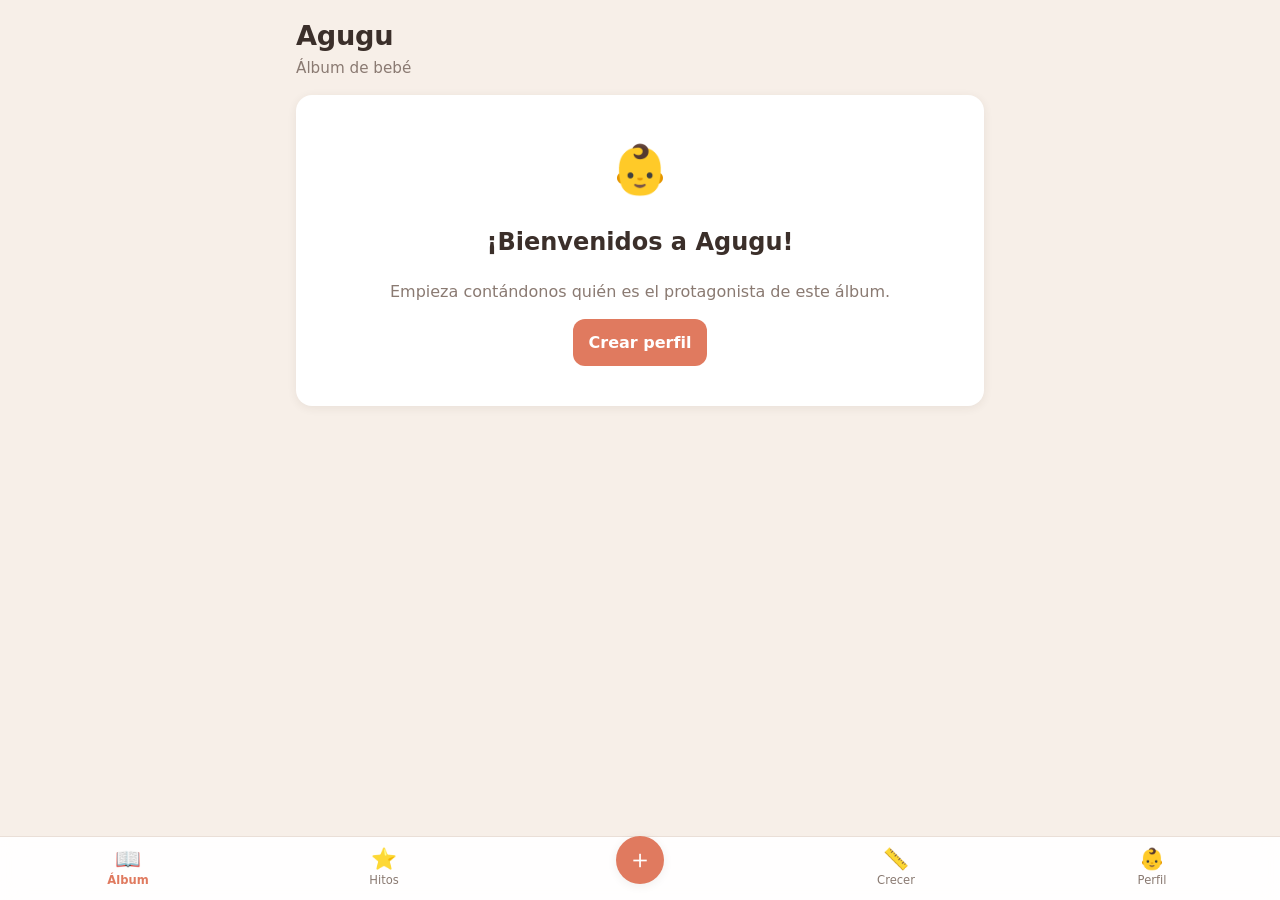
==== index.html @ fe2f94a1 "Primera versión de la PWA: álbum, hitos, crecimiento y copias de seguridad Co-Authored-By: Claude Op" ====
<!doctype html>
<html lang="es">
<head>
  <meta charset="utf-8">
  <meta name="viewport" content="width=device-width, initial-scale=1, viewport-fit=cover">
  <title>Agugu</title>
  <meta name="description" content="Álbum de bebé: fotos, momentos e hitos.">
  <meta name="theme-color" content="#f7efe8">
  <meta name="apple-mobile-web-app-capable" content="yes">
  <meta name="mobile-web-app-capable" content="yes">
  <meta name="apple-mobile-web-app-status-bar-style" content="default">
  <meta name="apple-mobile-web-app-title" content="Agugu">
  <link rel="manifest" href="manifest.webmanifest">
  <link rel="icon" href="icons/icon.svg" type="image/svg+xml">
  <link rel="apple-touch-icon" href="icons/apple-touch-icon.png">
  <link rel="stylesheet" href="css/styles.css">
</head>
<body>
  <header class="topbar">
    <h1 id="title">Agugu</h1>
    <p id="subtitle" class="muted"></p>
  </header>

  <main id="view" tabindex="-1"></main>

  <nav class="tabbar" aria-label="Navegación">
    <a href="#/" data-tab="album"><span aria-hidden="true">📖</span>Álbum</a>
    <a href="#/hitos" data-tab="hitos"><span aria-hidden="true">⭐</span>Hitos</a>
    <a href="#/nuevo" data-tab="nuevo" class="add" aria-label="Nuevo momento"><span aria-hidden="true">＋</span></a>
    <a href="#/crecimiento" data-tab="crecimiento"><span aria-hidden="true">📏</span>Crecer</a>
    <a href="#/perfil" data-tab="perfil"><span aria-hidden="true">👶</span>Perfil</a>
  </nav>

  <div id="toast" role="status" aria-live="polite"></div>

  <script type="module" src="js/app.js"></script>
</body>
</html>
---- css/styles.css ----
:root {
  --bg: #f7efe8;
  --surface: #ffffff;
  --text: #3b2f2a;
  --muted: #8a7a72;
  --accent: #e07a5f;
  --accent-soft: #fbe3da;
  --line: #eadfd7;
  --ok: #6a9f7b;
  --radius: 16px;
  --shadow: 0 2px 10px rgba(59, 47, 42, .08);
  --tabbar-h: 64px;
  color-scheme: light;
}

@media (prefers-color-scheme: dark) {
  :root {
    --bg: #1f1a18;
    --surface: #2a2421;
    --text: #f2e9e4;
    --muted: #a8988f;
    --accent: #f08b70;
    --accent-soft: #4a2f27;
    --line: #3a322e;
    --shadow: 0 2px 10px rgba(0, 0, 0, .3);
    color-scheme: dark;
  }
}

* { box-sizing: border-box; }

html, body { margin: 0; }

body {
  font-family: ui-rounded, "SF Pro Rounded", system-ui, -apple-system, "Segoe UI", Roboto, sans-serif;
  background: var(--bg);
  color: var(--text);
  line-height: 1.45;
  -webkit-tap-highlight-color: transparent;
  padding-bottom: calc(var(--tabbar-h) + env(safe-area-inset-bottom) + 16px);
}

.muted { color: var(--muted); }
.hidden { display: none !important; }

/* Top bar */
.topbar {
  padding: calc(env(safe-area-inset-top) + 16px) 16px 8px;
  max-width: 720px;
  margin: 0 auto;
}
.topbar h1 { margin: 0; font-size: 1.7rem; letter-spacing: -.01em; }
.topbar p { margin: 2px 0 0; font-size: .95rem; }

main { max-width: 720px; margin: 0 auto; padding: 8px 16px; outline: none; }

/* Tab bar */
.tabbar {
  position: fixed; left: 0; right: 0; bottom: 0;
  height: calc(var(--tabbar-h) + env(safe-area-inset-bottom));
  padding-bottom: env(safe-area-inset-bottom);
  display: flex; justify-content: space-around; align-items: center;
  background: color-mix(in srgb, var(--surface) 92%, transparent);
  backdrop-filter: blur(12px);
  -webkit-backdrop-filter: blur(12px);
  border-top: 1px solid var(--line);
  z-index: 10;
}
.tabbar a {
  flex: 1; display: flex; flex-direction: column; align-items: center; gap: 2px;
  font-size: .72rem; color: var(--muted); text-decoration: none; padding: 6px 0;
}
.tabbar a span { font-size: 1.3rem; line-height: 1; }
.tabbar a.active { color: var(--accent); font-weight: 600; }
.tabbar a.add span {
  display: grid; place-items: center;
  width: 48px; height: 48px; border-radius: 50%;
  background: var(--accent); color: #fff; font-size: 1.6rem;
  box-shadow: var(--shadow);
  margin-top: -18px;
}

/* Cards & lists */
.card {
  background: var(--surface);
  border-radius: var(--radius);
  box-shadow: var(--shadow);
  padding: 16px;
  margin-bottom: 14px;
}

.month-header {
  margin: 22px 4px 10px;
  font-size: .85rem; text-transform: uppercase; letter-spacing: .06em;
  color: var(--muted);
}

.entry { display: block; color: inherit; text-decoration: none; padding: 0; overflow: hidden; }
.entry .photos { display: grid; gap: 2px; grid-template-columns: repeat(var(--cols, 1), 1fr); }
.entry .photos img { width: 100%; aspect-ratio: 4 / 3; object-fit: cover; display: block; background: var(--line); }
.entry .photos.n1 img { aspect-ratio: 4 / 3; }
.entry .body { padding: 12px 16px 14px; }
.entry h3 { margin: 0 0 2px; font-size: 1.08rem; }
.entry .meta { font-size: .82rem; color: var(--muted); }
.entry p { margin: 6px 0 0; white-space: pre-wrap; }
.badge {
  display: inline-block; font-size: .72rem; font-weight: 600;
  background: var(--accent-soft); color: var(--accent);
  border-radius: 999px; padding: 2px 8px; margin-right: 6px;
}

.empty { text-align: center; padding: 40px 16px; }
.empty .big { font-size: 3rem; }

/* Forms */
form .field { margin-bottom: 14px; }
label { display: block; font-size: .85rem; font-weight: 600; margin-bottom: 6px; }
input[type=text], input[type=date], input[type=number], textarea, select {
  width: 100%; font: inherit; color: inherit;
  background: var(--bg); border: 1px solid var(--line); border-radius: 12px;
  padding: 11px 12px;
  font-size: 16px; /* evita zoom en iOS */
}
textarea { min-height: 96px; resize: vertical; }
input:focus, textarea:focus, select:focus { outline: 2px solid var(--accent); outline-offset: 1px; }

.row { display: flex; gap: 10px; }
.row > * { flex: 1; min-width: 0; }

.btn {
  display: inline-flex; align-items: center; justify-content: center; gap: 6px;
  font: inherit; font-weight: 600; font-size: 1rem;
  border: 0; border-radius: 12px; padding: 12px 16px;
  background: var(--accent); color: #fff; cursor: pointer; text-decoration: none;
}
.btn.secondary { background: var(--accent-soft); color: var(--accent); }
.btn.ghost { background: transparent; color: var(--muted); }
.btn.danger { background: transparent; color: #c0392b; }
.btn.block { width: 100%; }
.actions { display: flex; flex-wrap: wrap; gap: 10px; margin-top: 8px; }

.photo-picker { display: grid; grid-template-columns: repeat(3, 1fr); gap: 8px; }
.photo-picker .thumb { position: relative; }
.photo-picker img { width: 100%; aspect-ratio: 1; object-fit: cover; border-radius: 10px; display: block; }
.photo-picker .remove {
  position: absolute; top: 4px; right: 4px;
  width: 26px; height: 26px; border-radius: 50%; border: 0;
  background: rgba(0, 0, 0, .55); color: #fff; font-size: 14px; cursor: pointer;
}
.photo-picker .add-photo {
  display: grid; place-items: center; aspect-ratio: 1;
  border: 2px dashed var(--line); border-radius: 10px; color: var(--muted);
  font-size: .8rem; text-align: center; cursor: pointer;
}
.photo-picker .add-photo input { display: none; }

/* Detail */
.detail-photos img { width: 100%; border-radius: 12px; display: block; margin-bottom: 8px; }

/* Milestones */
.milestone {
  display: flex; align-items: center; gap: 12px;
  padding: 12px 4px; border-bottom: 1px solid var(--line);
  color: inherit; text-decoration: none;
}
.milestone:last-child { border-bottom: 0; }
.milestone .icon { font-size: 1.5rem; width: 36px; text-align: center; }
.milestone .txt { flex: 1; }
.milestone .txt small { display: block; color: var(--muted); }
.milestone.done .check { color: var(--ok); font-weight: 700; }
.milestone .check { color: var(--muted); font-size: .85rem; }
.progress { height: 8px; background: var(--line); border-radius: 999px; overflow: hidden; margin-top: 8px; }
.progress > div { height: 100%; background: var(--accent); }

/* Profile */
.avatar {
  width: 96px; height: 96px; border-radius: 50%; object-fit: cover;
  background: var(--accent-soft); display: grid; place-items: center; font-size: 2.6rem;
  margin: 0 auto 10px;
}
.center { text-align: center; }

/* Growth */
table.growth { width: 100%; border-collapse: collapse; font-size: .92rem; }
table.growth th, table.growth td { text-align: left; padding: 8px 4px; border-bottom: 1px solid var(--line); }
table.growth th { font-size: .78rem; color: var(--muted); font-weight: 600; }
table.growth button { background: none; border: 0; color: var(--muted); cursor: pointer; font-size: 1rem; }
.chart svg { width: 100%; height: auto; display: block; }
.chart .axis { stroke: var(--line); }
.chart .lbl { fill: var(--muted); font-size: 10px; }
.chart .line { fill: none; stroke: var(--accent); stroke-width: 2.5; }
.chart .dot { fill: var(--accent); }

/* Toast */
#toast {
  position: fixed; left: 50%; bottom: calc(var(--tabbar-h) + env(safe-area-inset-bottom) + 14px);
  transform: translateX(-50%) translateY(20px);
  background: var(--text); color: var(--bg);
  padding: 10px 16px; border-radius: 999px; font-size: .9rem;
  opacity: 0; pointer-events: none; transition: all .25s ease; z-index: 20;
  max-width: calc(100% - 32px);
}
#toast.show { opacity: 1; transform: translateX(-50%) translateY(0); }
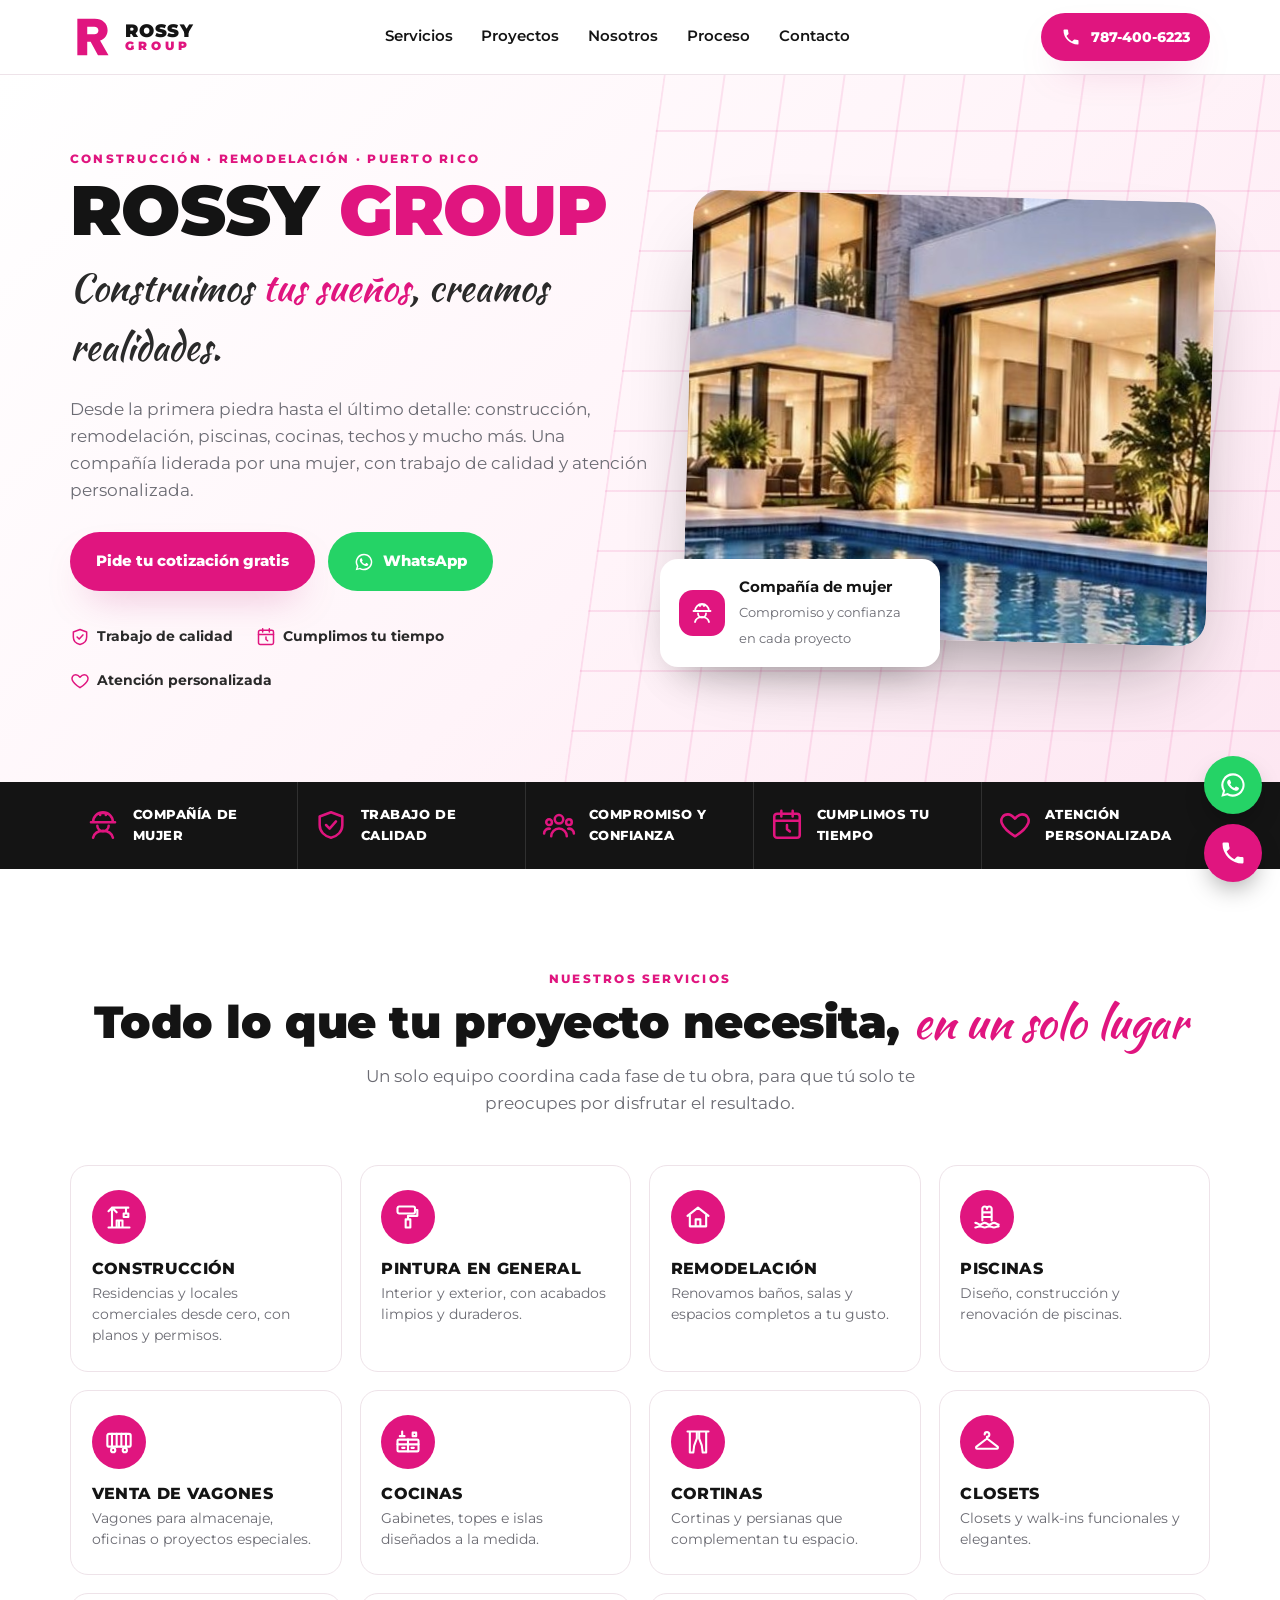
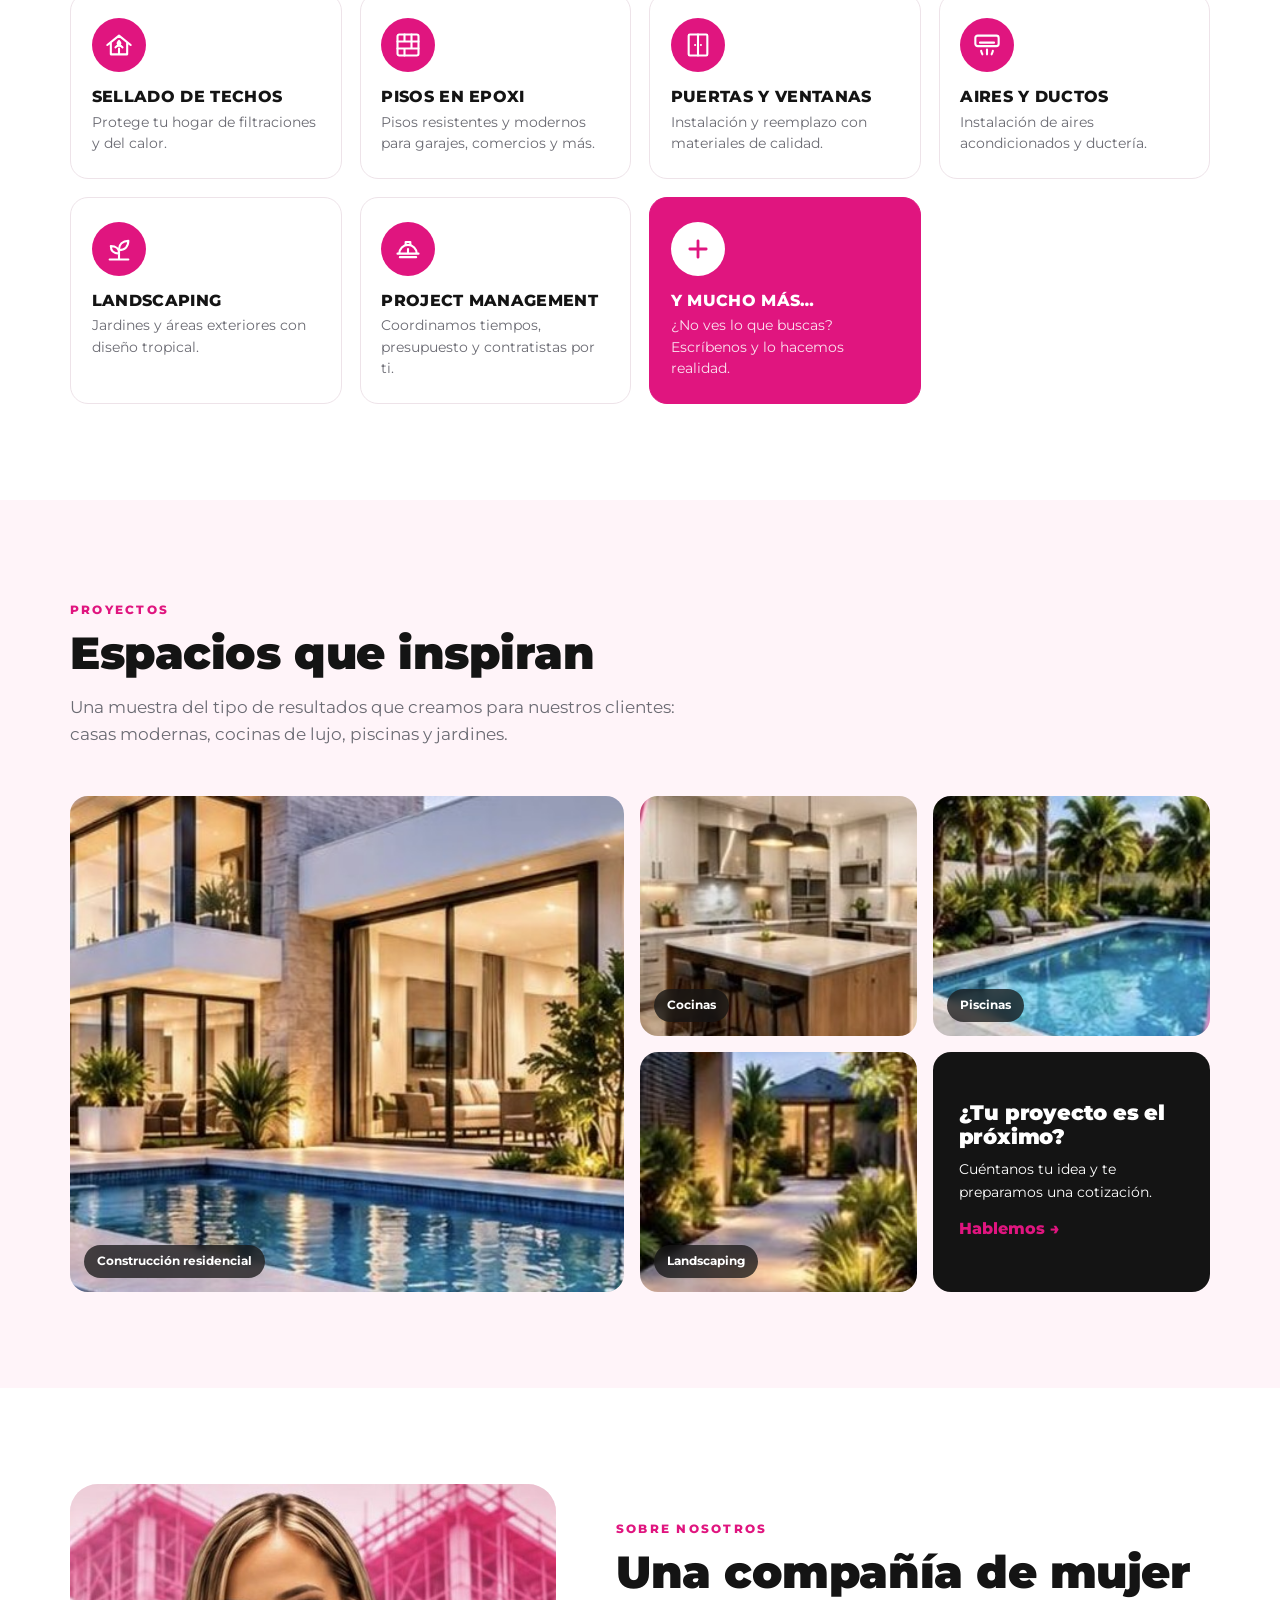
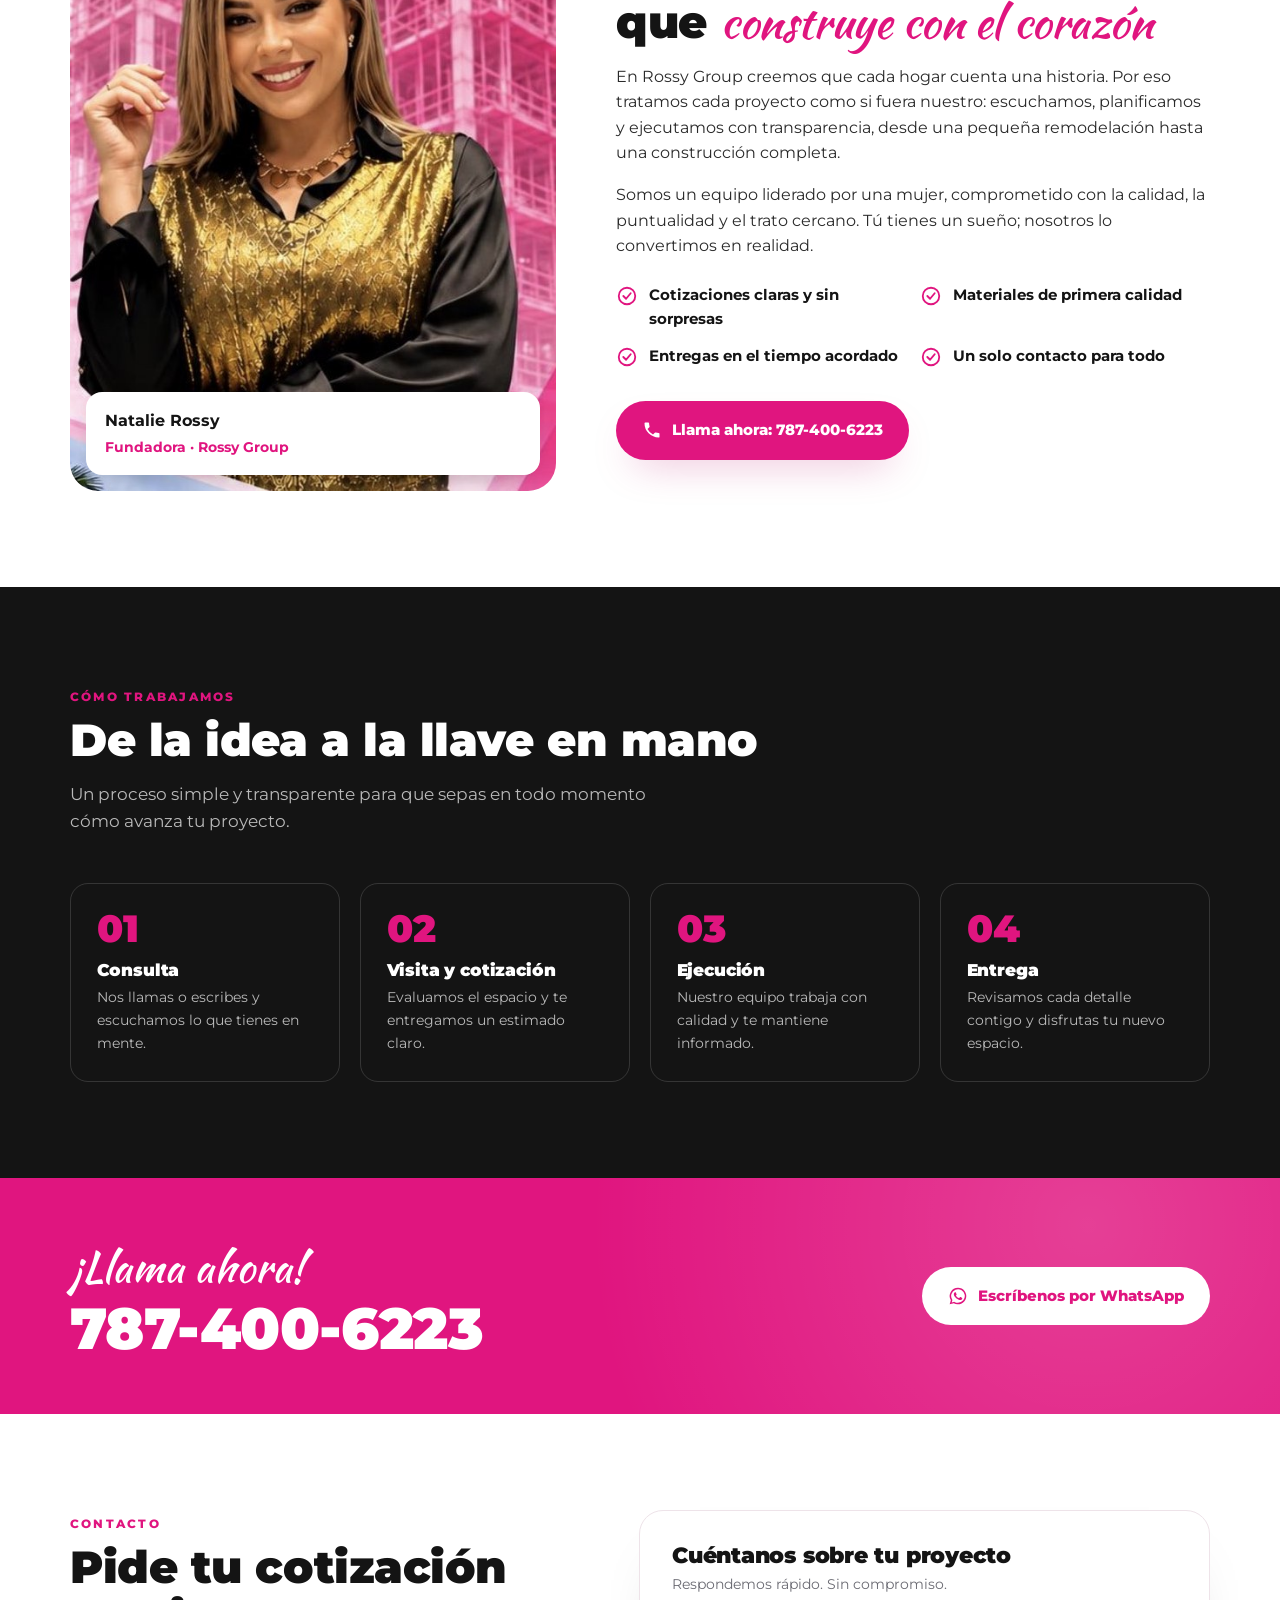
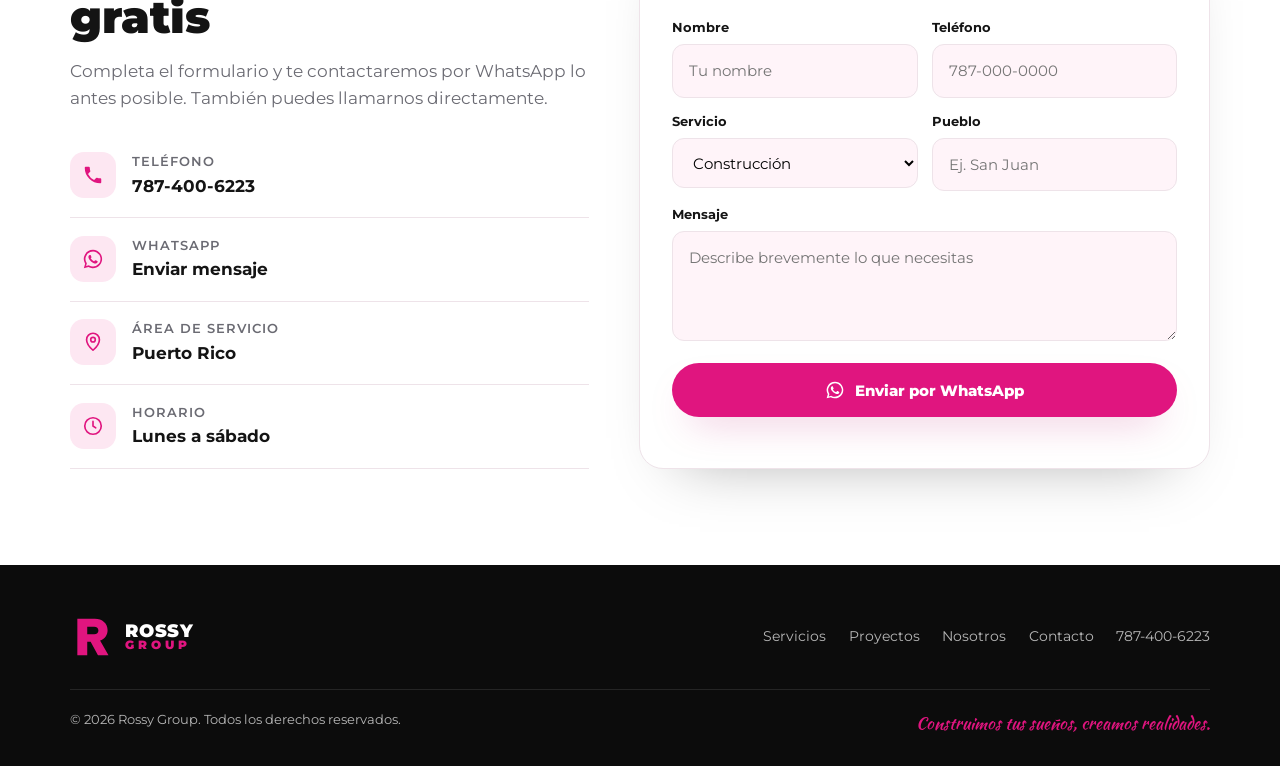
==== commit 88006b7e: "Sitio web one-page para Rossy Group Co-Authored-By: Claude Opus 5.5 <noreply@anthropic.com> Claude-S" ====
--- a/index.html
+++ b/index.html
@@ -1,38 +1,480 @@
 <!doctype html>
 <html lang="es">
 <head>
-  <meta charset="utf-8">
-  <meta name="viewport" content="width=device-width, initial-scale=1, viewport-fit=cover">
-  <title>Agugu</title>
-  <meta name="description" content="Álbum de bebé: fotos, momentos e hitos.">
-  <meta name="theme-color" content="#f7efe8">
-  <meta name="apple-mobile-web-app-capable" content="yes">
-  <meta name="mobile-web-app-capable" content="yes">
-  <meta name="apple-mobile-web-app-status-bar-style" content="default">
-  <meta name="apple-mobile-web-app-title" content="Agugu">
-  <link rel="manifest" href="manifest.webmanifest">
-  <link rel="icon" href="icons/icon.svg" type="image/svg+xml">
-  <link rel="apple-touch-icon" href="icons/apple-touch-icon.png">
-  <link rel="stylesheet" href="css/styles.css">
+<meta charset="utf-8">
+<meta name="viewport" content="width=device-width, initial-scale=1">
+<title>Rossy Group | Construcción y Remodelación en Puerto Rico</title>
+<meta name="description" content="Rossy Group: construcción, remodelación, piscinas, cocinas, sellado de techos, pisos en epoxi, aires y más. Compañía de mujer comprometida con la calidad. Llama al 787-400-6223.">
+<meta property="og:title" content="Rossy Group — Construimos tus sueños, creamos realidades">
+<meta property="og:description" content="Construcción, remodelación y mucho más en Puerto Rico. Llama al 787-400-6223.">
+<meta property="og:image" content="img/casa.jpg">
+<meta name="theme-color" content="#e0157f">
+<link rel="preconnect" href="https://fonts.googleapis.com">
+<link rel="preconnect" href="https://fonts.gstatic.com" crossorigin>
+<link href="https://fonts.googleapis.com/css2?family=Montserrat:wght@400;500;600;700;800;900&family=Kaushan+Script&display=swap" rel="stylesheet">
+<style>
+:root{
+  --pink:#e0157f; --pink-dark:#b80c66; --pink-soft:#fde7f2; --pink-mist:#fff4f9;
+  --ink:#141414; --ink-2:#2a2a2a; --muted:#6b6b73; --line:#eee3e9;
+  --gold:#c9a24a; --white:#fff;
+  --radius:18px; --shadow:0 18px 40px -18px rgba(184,12,102,.35);
+  --max:1180px;
+}
+*{box-sizing:border-box;margin:0;padding:0}
+html{scroll-behavior:smooth}
+body{font-family:Montserrat,system-ui,sans-serif;color:var(--ink);background:var(--white);line-height:1.6;-webkit-font-smoothing:antialiased}
+img{max-width:100%;display:block}
+a{color:inherit;text-decoration:none}
+.wrap{max-width:var(--max);margin:0 auto;padding:0 20px}
+.script{font-family:"Kaushan Script",cursive;font-weight:400}
+.eyebrow{display:inline-block;font-size:.78rem;font-weight:800;letter-spacing:.18em;text-transform:uppercase;color:var(--pink)}
+h1,h2,h3{line-height:1.12;font-weight:900;letter-spacing:-.01em}
+h2{font-size:clamp(1.9rem,4vw,2.8rem);margin:.4rem 0 1rem}
+.lead{color:var(--muted);font-size:1.05rem;max-width:620px}
+.btn{display:inline-flex;align-items:center;gap:.6rem;padding:.95rem 1.5rem;border-radius:999px;font-weight:800;font-size:.95rem;transition:transform .2s,box-shadow .2s,background .2s;border:2px solid transparent;cursor:pointer;font-family:inherit}
+.btn svg{width:20px;height:20px;flex:none}
+.btn-pink{background:var(--pink);color:#fff;box-shadow:var(--shadow)}
+.btn-pink:hover{background:var(--pink-dark);transform:translateY(-2px)}
+.btn-outline{border-color:var(--ink);color:var(--ink)}
+.btn-outline:hover{background:var(--ink);color:#fff}
+.btn-wa{background:#25d366;color:#fff}
+.btn-wa:hover{background:#1ebe5a;transform:translateY(-2px)}
+
+/* ---------- Header ---------- */
+header{position:sticky;top:0;z-index:50;background:rgba(255,255,255,.92);backdrop-filter:saturate(1.4) blur(10px);border-bottom:1px solid var(--line)}
+.nav{display:flex;align-items:center;justify-content:space-between;height:74px}
+.logo{display:flex;align-items:center;gap:.7rem}
+.logo-mark{width:44px;height:44px;flex:none}
+.logo-text{line-height:.95;font-weight:900;font-size:1.15rem;letter-spacing:.04em}
+.logo-text small{display:block;font-size:.78rem;letter-spacing:.32em;color:var(--pink)}
+.menu{display:flex;gap:1.8rem;font-weight:600;font-size:.92rem}
+.menu a{position:relative;padding:.3rem 0}
+.menu a::after{content:"";position:absolute;left:0;bottom:-2px;height:2px;width:0;background:var(--pink);transition:width .25s}
+.menu a:hover::after{width:100%}
+.nav-cta{padding:.7rem 1.15rem;font-size:.88rem}
+.burger{display:none;background:none;border:0;width:44px;height:44px;cursor:pointer}
+.burger span{display:block;width:24px;height:2.5px;background:var(--ink);margin:5px auto;border-radius:2px;transition:.3s}
+@media(max-width:900px){
+  .menu{position:fixed;inset:74px 0 auto 0;flex-direction:column;gap:0;background:#fff;border-bottom:1px solid var(--line);max-height:0;overflow:hidden;transition:max-height .35s}
+  .menu a{padding:1rem 20px;border-top:1px solid var(--line)}
+  .menu.open{max-height:420px}
+  .burger{display:block}
+  .nav-cta{display:none}
+}
+
+/* ---------- Hero ---------- */
+.hero{position:relative;overflow:hidden;background:linear-gradient(135deg,#fff 0%,var(--pink-mist) 55%,var(--pink-soft) 100%)}
+.hero::before{content:"";position:absolute;right:-8%;top:-10%;width:60%;height:120%;background:
+  repeating-linear-gradient(90deg,rgba(224,21,127,.10) 0 2px,transparent 2px 60px),
+  repeating-linear-gradient(0deg,rgba(224,21,127,.10) 0 2px,transparent 2px 60px);
+  transform:skewX(-8deg);pointer-events:none}
+.hero-grid{position:relative;display:grid;grid-template-columns:1.05fr .95fr;gap:40px;align-items:center;padding-top:70px;padding-bottom:90px}
+.hero h1{font-size:clamp(2.6rem,6vw,4.4rem);text-transform:uppercase}
+.hero h1 .pink{color:var(--pink)}
+.hero .tagline{font-size:clamp(1.6rem,3.4vw,2.3rem);margin:.6rem 0 1.2rem;color:var(--ink-2)}
+.hero .tagline em{font-style:normal;color:var(--pink)}
+.hero p.lead{margin-bottom:1.8rem}
+.hero-ctas{display:flex;flex-wrap:wrap;gap:.8rem}
+.badges{display:flex;flex-wrap:wrap;gap:1.4rem;margin-top:2.2rem;font-size:.85rem;font-weight:700;color:var(--ink-2)}
+.badges span{display:flex;align-items:center;gap:.45rem}
+.badges svg{width:20px;height:20px;color:var(--pink)}
+.hero-visual{position:relative}
+.hero-photo{border-radius:28px;overflow:hidden;box-shadow:0 40px 80px -30px rgba(20,20,20,.45);aspect-ratio:4/3.4;transform:rotate(1.5deg)}
+.hero-photo img{width:100%;height:100%;object-fit:cover;object-position:center bottom}
+.hero-card{position:absolute;left:-28px;bottom:-26px;background:#fff;border-radius:18px;padding:1rem 1.2rem;box-shadow:0 20px 40px -18px rgba(0,0,0,.3);display:flex;align-items:center;gap:.9rem;max-width:280px}
+.hero-card .dot{width:46px;height:46px;border-radius:14px;background:var(--pink);display:grid;place-items:center;color:#fff;flex:none}
+.hero-card .dot svg{width:24px;height:24px}
+.hero-card b{display:block;font-size:.95rem}
+.hero-card small{color:var(--muted);font-size:.8rem}
+@media(max-width:900px){
+  .hero-grid{grid-template-columns:1fr;padding-top:44px;padding-bottom:70px}
+  .hero-card{left:12px;bottom:-22px}
+}
+
+/* ---------- Strip ---------- */
+.strip{background:var(--ink);color:#fff}
+.strip-grid{display:grid;grid-template-columns:repeat(5,1fr)}
+.strip-item{display:flex;align-items:center;gap:.8rem;padding:1.4rem 1rem;font-weight:800;font-size:.82rem;text-transform:uppercase;letter-spacing:.04em;border-right:1px solid rgba(255,255,255,.12)}
+.strip-item:last-child{border-right:0}
+.strip-item svg{width:34px;height:34px;color:var(--pink);flex:none}
+@media(max-width:900px){.strip-grid{grid-template-columns:repeat(2,1fr)}.strip-item{border-bottom:1px solid rgba(255,255,255,.12)}.strip-item:last-child{grid-column:1/-1}}
+
+/* ---------- Sections ---------- */
+section.block{padding:96px 0}
+.center{text-align:center}
+.center .lead{margin:0 auto}
+
+/* Services */
+.services{display:grid;grid-template-columns:repeat(auto-fill,minmax(220px,1fr));gap:18px;margin-top:3rem}
+.svc{background:#fff;border:1px solid var(--line);border-radius:var(--radius);padding:1.5rem 1.3rem;transition:transform .25s,box-shadow .25s,border-color .25s;position:relative;overflow:hidden}
+.svc::after{content:"";position:absolute;inset:auto 0 0 0;height:4px;background:var(--pink);transform:scaleX(0);transform-origin:left;transition:transform .3s}
+.svc:hover{transform:translateY(-4px);box-shadow:var(--shadow);border-color:transparent}
+.svc:hover::after{transform:scaleX(1)}
+.svc .ic{width:54px;height:54px;border-radius:50%;background:var(--pink);color:#fff;display:grid;place-items:center;margin-bottom:1rem}
+.svc .ic svg{width:28px;height:28px}
+.svc h3{font-size:1rem;font-weight:800;text-transform:uppercase;letter-spacing:.02em;margin-bottom:.35rem}
+.svc p{font-size:.88rem;color:var(--muted);line-height:1.5}
+.svc.more{background:var(--pink);color:#fff;border-color:var(--pink)}
+.svc.more .ic{background:#fff;color:var(--pink)}
+.svc.more p{color:rgba(255,255,255,.88)}
+
+/* Gallery */
+.gallery-sec{background:var(--pink-mist)}
+.gallery{display:grid;grid-template-columns:2fr 1fr 1fr;grid-template-rows:240px 240px;gap:16px;margin-top:3rem}
+.gallery figure{position:relative;border-radius:var(--radius);overflow:hidden}
+.gallery figure:first-child{grid-row:1/3}
+.gallery img{width:100%;height:100%;object-fit:cover;transition:transform .6s}
+.gallery figure:hover img{transform:scale(1.06)}
+.gallery figcaption{position:absolute;left:14px;bottom:14px;background:rgba(20,20,20,.75);color:#fff;font-size:.78rem;font-weight:700;padding:.4rem .8rem;border-radius:999px;backdrop-filter:blur(4px)}
+.gallery .cta-tile{background:var(--ink);color:#fff;display:flex;flex-direction:column;justify-content:center;padding:1.6rem}
+.gallery .cta-tile h3{font-size:1.3rem;margin-bottom:.6rem}
+.gallery .cta-tile a{color:var(--pink);font-weight:800}
+@media(max-width:800px){
+  .gallery{grid-template-columns:1fr 1fr;grid-template-rows:260px 180px 180px}
+  .gallery figure:first-child{grid-column:1/-1;grid-row:auto}
+}
+
+/* About */
+.about{display:grid;grid-template-columns:.9fr 1.1fr;gap:60px;align-items:center}
+.about-photo{position:relative;border-radius:28px;overflow:hidden;background:var(--pink-soft);aspect-ratio:4/5}
+.about-photo img{width:100%;height:100%;object-fit:cover;object-position:top}
+.about-photo .tag{position:absolute;left:16px;bottom:16px;right:16px;background:#fff;border-radius:16px;padding:1rem 1.2rem;box-shadow:0 10px 30px -12px rgba(0,0,0,.3)}
+.about-photo .tag b{display:block}
+.about-photo .tag span{color:var(--pink);font-size:.85rem;font-weight:700}
+.about p{color:var(--ink-2);margin-bottom:1rem}
+.values{display:grid;grid-template-columns:1fr 1fr;gap:14px;margin:1.6rem 0 2rem}
+.values div{display:flex;gap:.7rem;align-items:flex-start;font-weight:700;font-size:.92rem}
+.values svg{width:22px;height:22px;color:var(--pink);flex:none;margin-top:1px}
+@media(max-width:900px){.about{grid-template-columns:1fr;gap:36px}.about-photo{max-width:440px}}
+
+/* Process */
+.process-sec{background:var(--ink);color:#fff}
+.process-sec .lead{color:rgba(255,255,255,.7)}
+.steps{display:grid;grid-template-columns:repeat(4,1fr);gap:20px;margin-top:3rem;counter-reset:s}
+.step{border:1px solid rgba(255,255,255,.14);border-radius:var(--radius);padding:1.6rem;position:relative}
+.step::before{counter-increment:s;content:"0" counter(s);font-weight:900;font-size:2.4rem;color:var(--pink);display:block;line-height:1;margin-bottom:.8rem}
+.step h3{font-size:1.05rem;margin-bottom:.4rem}
+.step p{color:rgba(255,255,255,.7);font-size:.9rem}
+@media(max-width:900px){.steps{grid-template-columns:1fr 1fr}}
+@media(max-width:520px){.steps{grid-template-columns:1fr}}
+
+/* CTA band */
+.band{background:var(--pink);color:#fff;position:relative;overflow:hidden}
+.band::before{content:"";position:absolute;inset:0;background:radial-gradient(circle at 85% 20%,rgba(255,255,255,.18),transparent 45%)}
+.band .wrap{position:relative;display:flex;align-items:center;justify-content:space-between;gap:30px;padding-top:56px;padding-bottom:56px;flex-wrap:wrap}
+.band .script{font-size:clamp(1.8rem,4vw,2.6rem)}
+.band .phone{font-size:clamp(2.2rem,6vw,3.6rem);font-weight:900;letter-spacing:-.01em;line-height:1}
+.band .btn{background:#fff;color:var(--pink)}
+.band .btn:hover{background:var(--ink);color:#fff}
+
+/* Contact */
+.contact{display:grid;grid-template-columns:1fr 1.1fr;gap:50px}
+.contact-info li{list-style:none;display:flex;gap:1rem;align-items:flex-start;padding:1.1rem 0;border-bottom:1px solid var(--line)}
+.contact-info .ic{width:46px;height:46px;border-radius:14px;background:var(--pink-soft);color:var(--pink);display:grid;place-items:center;flex:none}
+.contact-info .ic svg{width:22px;height:22px}
+.contact-info small{display:block;color:var(--muted);font-size:.8rem;font-weight:600;text-transform:uppercase;letter-spacing:.08em}
+.contact-info b{font-size:1.05rem}
+form{background:#fff;border:1px solid var(--line);border-radius:24px;padding:2rem;box-shadow:0 30px 60px -40px rgba(0,0,0,.35)}
+form h3{font-size:1.4rem;margin-bottom:.3rem}
+form > p{color:var(--muted);font-size:.9rem;margin-bottom:1.4rem}
+.row{display:grid;grid-template-columns:1fr 1fr;gap:14px}
+label{display:block;font-size:.8rem;font-weight:700;margin-bottom:.35rem}
+.field{margin-bottom:14px}
+input,select,textarea{width:100%;padding:.85rem 1rem;border:1.5px solid var(--line);border-radius:12px;font:inherit;font-size:.95rem;background:var(--pink-mist);transition:border-color .2s,background .2s}
+input:focus,select:focus,textarea:focus{outline:none;border-color:var(--pink);background:#fff}
+textarea{resize:vertical;min-height:110px}
+form .btn{width:100%;justify-content:center}
+@media(max-width:900px){.contact{grid-template-columns:1fr}}
+@media(max-width:520px){.row{grid-template-columns:1fr}form{padding:1.4rem}}
+
+/* Footer */
+footer{background:#0c0c0c;color:rgba(255,255,255,.7);padding:50px 0 30px;font-size:.9rem}
+.foot{display:flex;justify-content:space-between;gap:30px;flex-wrap:wrap;align-items:center}
+footer .logo-text{color:#fff}
+.foot-links{display:flex;gap:1.4rem;flex-wrap:wrap}
+.foot-links a:hover{color:var(--pink)}
+.copy{border-top:1px solid rgba(255,255,255,.1);margin-top:30px;padding-top:20px;font-size:.8rem;display:flex;justify-content:space-between;flex-wrap:wrap;gap:10px}
+
+/* Floating buttons */
+.float{position:fixed;right:18px;bottom:18px;z-index:60;display:flex;flex-direction:column;gap:10px}
+.float a{width:58px;height:58px;border-radius:50%;display:grid;place-items:center;color:#fff;box-shadow:0 12px 26px -8px rgba(0,0,0,.4);transition:transform .2s}
+.float a:hover{transform:scale(1.08)}
+.float svg{width:28px;height:28px}
+.float .wa{background:#25d366}
+.float .call{background:var(--pink)}
+
+/* Reveal */
+.reveal{opacity:0;transform:translateY(24px);transition:opacity .7s ease,transform .7s ease}
+.reveal.in{opacity:1;transform:none}
+@media(prefers-reduced-motion:reduce){.reveal{opacity:1;transform:none}html{scroll-behavior:auto}}
+</style>
 </head>
 <body>
-  <header class="topbar">
-    <h1 id="title">Agugu</h1>
-    <p id="subtitle" class="muted"></p>
-  </header>
-
-  <main id="view" tabindex="-1"></main>
-
-  <nav class="tabbar" aria-label="Navegación">
-    <a href="#/" data-tab="album"><span aria-hidden="true">📖</span>Álbum</a>
-    <a href="#/hitos" data-tab="hitos"><span aria-hidden="true">⭐</span>Hitos</a>
-    <a href="#/nuevo" data-tab="nuevo" class="add" aria-label="Nuevo momento"><span aria-hidden="true">＋</span></a>
-    <a href="#/crecimiento" data-tab="crecimiento"><span aria-hidden="true">📏</span>Crecer</a>
-    <a href="#/perfil" data-tab="perfil"><span aria-hidden="true">👶</span>Perfil</a>
-  </nav>
-
-  <div id="toast" role="status" aria-live="polite"></div>
-
-  <script type="module" src="js/app.js"></script>
+
+<!-- SVG icon sprite -->
+<svg width="0" height="0" style="position:absolute" aria-hidden="true">
+  <defs>
+    <symbol id="i-phone" viewBox="0 0 24 24"><path fill="currentColor" d="M6.6 10.8a15.1 15.1 0 0 0 6.6 6.6l2.2-2.2a1 1 0 0 1 1-.25 11.4 11.4 0 0 0 3.6.57 1 1 0 0 1 1 1V20a1 1 0 0 1-1 1A17 17 0 0 1 3 4a1 1 0 0 1 1-1h3.5a1 1 0 0 1 1 1c0 1.25.2 2.45.57 3.57a1 1 0 0 1-.25 1z"/></symbol>
+    <symbol id="i-wa" viewBox="0 0 24 24"><path fill="currentColor" d="M12 2a10 10 0 0 0-8.6 15.1L2 22l5-1.3A10 10 0 1 0 12 2zm0 18.2a8.2 8.2 0 0 1-4.2-1.15l-.3-.18-3 .78.8-2.9-.2-.3A8.2 8.2 0 1 1 12 20.2zm4.5-6.1c-.25-.12-1.47-.72-1.7-.8s-.39-.13-.56.12-.64.8-.78.97-.29.19-.54.06a6.7 6.7 0 0 1-3.3-2.9c-.25-.43.25-.4.71-1.33a.45.45 0 0 0-.02-.42c-.06-.12-.56-1.35-.77-1.85s-.4-.42-.56-.43h-.48a.92.92 0 0 0-.66.31 2.8 2.8 0 0 0-.87 2.07 4.85 4.85 0 0 0 1 2.57 11.1 11.1 0 0 0 4.27 3.77c1.58.68 2.2.74 3 .62a2.55 2.55 0 0 0 1.68-1.18 2.1 2.1 0 0 0 .14-1.18c-.06-.1-.23-.17-.48-.3z"/></symbol>
+    <symbol id="i-crane" viewBox="0 0 24 24"><g fill="none" stroke="currentColor" stroke-width="1.8" stroke-linecap="round" stroke-linejoin="round"><path d="M6 21V4l-3 3M6 4h14M6 4l4 4M18 4v5M16 9h4v3h-4zM3 21h18M10 21v-6h5v6M12 15v6"/></g></symbol>
+    <symbol id="i-roller" viewBox="0 0 24 24"><g fill="none" stroke="currentColor" stroke-width="1.8" stroke-linecap="round" stroke-linejoin="round"><rect x="3" y="3" width="15" height="6" rx="1.5"/><path d="M18 6h2v5h-8v3M10 14h4v7h-4z"/></g></symbol>
+    <symbol id="i-house" viewBox="0 0 24 24"><g fill="none" stroke="currentColor" stroke-width="1.8" stroke-linecap="round" stroke-linejoin="round"><path d="M3 11l9-7 9 7M5 9.5V20h14V9.5M10 20v-6h4v6"/></g></symbol>
+    <symbol id="i-pool" viewBox="0 0 24 24"><g fill="none" stroke="currentColor" stroke-width="1.8" stroke-linecap="round" stroke-linejoin="round"><path d="M8 15V5a2 2 0 0 1 4 0M16 15V5a2 2 0 0 0-4 0M8 8h8M8 12h8M2 17c2 0 2 1.5 4 1.5S8 17 10 17s2 1.5 4 1.5S16 17 18 17s2 1.5 4 1.5M2 21c2 0 2-1 4-1s2 1 4 1 2-1 4-1 2 1 4 1 2-1 4-1"/></g></symbol>
+    <symbol id="i-truck" viewBox="0 0 24 24"><g fill="none" stroke="currentColor" stroke-width="1.8" stroke-linecap="round" stroke-linejoin="round"><rect x="2" y="5" width="20" height="11" rx="1.5"/><path d="M6 5v11M10 5v11M14 5v11M18 5v11"/><circle cx="7" cy="19" r="1.8"/><circle cx="17" cy="19" r="1.8"/></g></symbol>
+    <symbol id="i-kitchen" viewBox="0 0 24 24"><g fill="none" stroke="currentColor" stroke-width="1.8" stroke-linecap="round" stroke-linejoin="round"><rect x="3" y="10" width="18" height="10" rx="1"/><path d="M3 14h18M12 10v10M7 17h2M15 17h2M7 3v4M5 7h4M16 4h3v3h-3z"/></g></symbol>
+    <symbol id="i-curtain" viewBox="0 0 24 24"><g fill="none" stroke="currentColor" stroke-width="1.8" stroke-linecap="round" stroke-linejoin="round"><path d="M3 3h18M5 3v18h3c0-6 2-10 3-12V3M19 3v18h-3c0-6-2-10-3-12V3"/></g></symbol>
+    <symbol id="i-hanger" viewBox="0 0 24 24"><g fill="none" stroke="currentColor" stroke-width="1.8" stroke-linecap="round" stroke-linejoin="round"><path d="M12 9V7.5a2 2 0 1 0-2-2M12 9 3 16a1 1 0 0 0 .6 1.8h16.8A1 1 0 0 0 21 16z"/></g></symbol>
+    <symbol id="i-roof" viewBox="0 0 24 24"><g fill="none" stroke="currentColor" stroke-width="1.8" stroke-linecap="round" stroke-linejoin="round"><path d="M2 12 12 4l10 8M5 10v10h14V10M12 20v-5M9 14c1.5-2 4.5-2 6 0"/><path d="M12 8.5c.8 1 1.2 1.6 1.2 2.1a1.2 1.2 0 0 1-2.4 0c0-.5.4-1.1 1.2-2.1z" fill="currentColor"/></g></symbol>
+    <symbol id="i-floor" viewBox="0 0 24 24"><g fill="none" stroke="currentColor" stroke-width="1.8" stroke-linecap="round" stroke-linejoin="round"><rect x="3" y="3" width="18" height="18" rx="1.5"/><path d="M3 9h18M3 15h18M9 3v6M15 9v6M9 15v6M15 3v6"/></g></symbol>
+    <symbol id="i-door" viewBox="0 0 24 24"><g fill="none" stroke="currentColor" stroke-width="1.8" stroke-linecap="round" stroke-linejoin="round"><rect x="4" y="3" width="16" height="18" rx="1"/><path d="M12 3v18M9.5 12h.01M14.5 12h.01"/></g></symbol>
+    <symbol id="i-ac" viewBox="0 0 24 24"><g fill="none" stroke="currentColor" stroke-width="1.8" stroke-linecap="round" stroke-linejoin="round"><rect x="2" y="4" width="20" height="9" rx="2"/><path d="M6 10h12M7 17c0 1.5 1 2 1 3M12 16v4M17 17c0 1.5-1 2-1 3"/></g></symbol>
+    <symbol id="i-leaf" viewBox="0 0 24 24"><g fill="none" stroke="currentColor" stroke-width="1.8" stroke-linecap="round" stroke-linejoin="round"><path d="M12 21v-9M12 12c0-4 3-7 8-7 0 5-3 8-8 8M12 15c0-3-2.5-5.5-7-5.5 0 4 2.5 6.5 7 6.5M4 21h16"/></g></symbol>
+    <symbol id="i-helmet" viewBox="0 0 24 24"><g fill="none" stroke="currentColor" stroke-width="1.8" stroke-linecap="round" stroke-linejoin="round"><path d="M3 16h18M4.5 16a7.5 7.5 0 0 1 15 0M10 9V6h4v3M12 16v-4"/><path d="M5 19h14"/></g></symbol>
+    <symbol id="i-plus" viewBox="0 0 24 24"><path d="M12 5v14M5 12h14" fill="none" stroke="currentColor" stroke-width="2.4" stroke-linecap="round"/></symbol>
+    <symbol id="i-woman" viewBox="0 0 24 24"><g fill="none" stroke="currentColor" stroke-width="1.8" stroke-linecap="round" stroke-linejoin="round"><path d="M5 10a7 7 0 0 1 14 0M3.5 10h17M10 5V3.5h4V5"/><path d="M8 12.5a4 4 0 0 0 8 0M5 21c.5-3 3.5-5 7-5s6.5 2 7 5"/></g></symbol>
+    <symbol id="i-shield" viewBox="0 0 24 24"><g fill="none" stroke="currentColor" stroke-width="1.8" stroke-linecap="round" stroke-linejoin="round"><path d="M12 3 4 6v6c0 4.5 3.4 8 8 9 4.6-1 8-4.5 8-9V6z"/><path d="m8.5 12 2.5 2.5 4.5-5"/></g></symbol>
+    <symbol id="i-team" viewBox="0 0 24 24"><g fill="none" stroke="currentColor" stroke-width="1.8" stroke-linecap="round" stroke-linejoin="round"><circle cx="12" cy="8" r="3"/><circle cx="5" cy="10" r="2"/><circle cx="19" cy="10" r="2"/><path d="M6.5 20a5.5 5.5 0 0 1 11 0M1.5 18a3.5 3.5 0 0 1 4-3.4M22.5 18a3.5 3.5 0 0 0-4-3.4"/></g></symbol>
+    <symbol id="i-clock" viewBox="0 0 24 24"><g fill="none" stroke="currentColor" stroke-width="1.8" stroke-linecap="round" stroke-linejoin="round"><rect x="3" y="4" width="18" height="17" rx="2"/><path d="M3 9h18M8 2v4M16 2v4M12 12v3l2 1.5"/></g></symbol>
+    <symbol id="i-heart" viewBox="0 0 24 24"><g fill="none" stroke="currentColor" stroke-width="1.8" stroke-linecap="round" stroke-linejoin="round"><path d="M12 20s-7.5-4.6-9.3-9.2C1.5 7.6 3.6 4.5 7 4.5c2 0 3.4 1.1 5 3 1.6-1.9 3-3 5-3 3.4 0 5.5 3.1 4.3 6.3C19.5 15.4 12 20 12 20z"/></g></symbol>
+    <symbol id="i-check" viewBox="0 0 24 24"><g fill="none" stroke="currentColor" stroke-width="2" stroke-linecap="round" stroke-linejoin="round"><circle cx="12" cy="12" r="9"/><path d="m8 12 3 3 5-6"/></g></symbol>
+    <symbol id="i-pin" viewBox="0 0 24 24"><g fill="none" stroke="currentColor" stroke-width="1.8" stroke-linecap="round" stroke-linejoin="round"><path d="M12 21s-7-6.1-7-11.5a7 7 0 0 1 14 0C19 14.9 12 21 12 21z"/><circle cx="12" cy="9.5" r="2.5"/></g></symbol>
+    <symbol id="i-time" viewBox="0 0 24 24"><g fill="none" stroke="currentColor" stroke-width="1.8" stroke-linecap="round" stroke-linejoin="round"><circle cx="12" cy="12" r="9"/><path d="M12 7v5l3 2"/></g></symbol>
+    <symbol id="i-logo" viewBox="0 0 48 48"><path fill="#e0157f" d="M8 4h19c8.3 0 14 5 14 12.5 0 5.6-3.2 9.6-8.2 11.3L42 44H30.5l-8-14.8H18.8V44H8zm10.8 8.7v8.3h7.6c2.9 0 4.6-1.6 4.6-4.15 0-2.6-1.7-4.15-4.6-4.15z"/></symbol>
+  </defs>
+</svg>
+
+<header>
+  <div class="wrap nav">
+    <a href="#inicio" class="logo" aria-label="Rossy Group — inicio">
+      <svg class="logo-mark"><use href="#i-logo"/></svg>
+      <span class="logo-text">ROSSY<small>GROUP</small></span>
+    </a>
+    <nav class="menu" id="menu">
+      <a href="#servicios">Servicios</a>
+      <a href="#proyectos">Proyectos</a>
+      <a href="#nosotros">Nosotros</a>
+      <a href="#proceso">Proceso</a>
+      <a href="#contacto">Contacto</a>
+    </nav>
+    <a href="tel:+17874006223" class="btn btn-pink nav-cta"><svg><use href="#i-phone"/></svg>787-400-6223</a>
+    <button class="burger" id="burger" aria-label="Abrir menú" aria-expanded="false"><span></span><span></span><span></span></button>
+  </div>
+</header>
+
+<main>
+<!-- HERO -->
+<section class="hero" id="inicio">
+  <div class="wrap hero-grid">
+    <div>
+      <span class="eyebrow">Construcción · Remodelación · Puerto Rico</span>
+      <h1>Rossy <span class="pink">Group</span></h1>
+      <p class="tagline script">Construimos <em>tus sueños</em>, creamos realidades.</p>
+      <p class="lead">Desde la primera piedra hasta el último detalle: construcción, remodelación, piscinas, cocinas, techos y mucho más. Una compañía liderada por una mujer, con trabajo de calidad y atención personalizada.</p>
+      <div class="hero-ctas">
+        <a href="#contacto" class="btn btn-pink">Pide tu cotización gratis</a>
+        <a href="https://wa.me/17874006223?text=Hola%20Rossy%20Group%2C%20me%20interesa%20una%20cotizaci%C3%B3n" target="_blank" rel="noopener" class="btn btn-wa"><svg><use href="#i-wa"/></svg>WhatsApp</a>
+      </div>
+      <div class="badges">
+        <span><svg><use href="#i-shield"/></svg>Trabajo de calidad</span>
+        <span><svg><use href="#i-clock"/></svg>Cumplimos tu tiempo</span>
+        <span><svg><use href="#i-heart"/></svg>Atención personalizada</span>
+      </div>
+    </div>
+    <div class="hero-visual">
+      <div class="hero-photo"><img src="img/casa.jpg" alt="Residencia moderna con piscina construida por Rossy Group" width="607" height="403"></div>
+      <div class="hero-card">
+        <div class="dot"><svg><use href="#i-woman"/></svg></div>
+        <div><b>Compañía de mujer</b><small>Compromiso y confianza en cada proyecto</small></div>
+      </div>
+    </div>
+  </div>
+</section>
+
+<!-- STRIP -->
+<div class="strip">
+  <div class="wrap strip-grid">
+    <div class="strip-item"><svg><use href="#i-woman"/></svg>Compañía de mujer</div>
+    <div class="strip-item"><svg><use href="#i-shield"/></svg>Trabajo de calidad</div>
+    <div class="strip-item"><svg><use href="#i-team"/></svg>Compromiso y confianza</div>
+    <div class="strip-item"><svg><use href="#i-clock"/></svg>Cumplimos tu tiempo</div>
+    <div class="strip-item"><svg><use href="#i-heart"/></svg>Atención personalizada</div>
+  </div>
+</div>
+
+<!-- SERVICES -->
+<section class="block" id="servicios">
+  <div class="wrap">
+    <div class="center reveal">
+      <span class="eyebrow">Nuestros servicios</span>
+      <h2>Todo lo que tu proyecto necesita, <span class="script" style="color:var(--pink);font-weight:400">en un solo lugar</span></h2>
+      <p class="lead">Un solo equipo coordina cada fase de tu obra, para que tú solo te preocupes por disfrutar el resultado.</p>
+    </div>
+    <div class="services">
+      <article class="svc reveal"><div class="ic"><svg><use href="#i-crane"/></svg></div><h3>Construcción</h3><p>Residencias y locales comerciales desde cero, con planos y permisos.</p></article>
+      <article class="svc reveal"><div class="ic"><svg><use href="#i-roller"/></svg></div><h3>Pintura en general</h3><p>Interior y exterior, con acabados limpios y duraderos.</p></article>
+      <article class="svc reveal"><div class="ic"><svg><use href="#i-house"/></svg></div><h3>Remodelación</h3><p>Renovamos baños, salas y espacios completos a tu gusto.</p></article>
+      <article class="svc reveal"><div class="ic"><svg><use href="#i-pool"/></svg></div><h3>Piscinas</h3><p>Diseño, construcción y renovación de piscinas.</p></article>
+      <article class="svc reveal"><div class="ic"><svg><use href="#i-truck"/></svg></div><h3>Venta de vagones</h3><p>Vagones para almacenaje, oficinas o proyectos especiales.</p></article>
+      <article class="svc reveal"><div class="ic"><svg><use href="#i-kitchen"/></svg></div><h3>Cocinas</h3><p>Gabinetes, topes e islas diseñados a la medida.</p></article>
+      <article class="svc reveal"><div class="ic"><svg><use href="#i-curtain"/></svg></div><h3>Cortinas</h3><p>Cortinas y persianas que complementan tu espacio.</p></article>
+      <article class="svc reveal"><div class="ic"><svg><use href="#i-hanger"/></svg></div><h3>Closets</h3><p>Closets y walk-ins funcionales y elegantes.</p></article>
+      <article class="svc reveal"><div class="ic"><svg><use href="#i-roof"/></svg></div><h3>Sellado de techos</h3><p>Protege tu hogar de filtraciones y del calor.</p></article>
+      <article class="svc reveal"><div class="ic"><svg><use href="#i-floor"/></svg></div><h3>Pisos en epoxi</h3><p>Pisos resistentes y modernos para garajes, comercios y más.</p></article>
+      <article class="svc reveal"><div class="ic"><svg><use href="#i-door"/></svg></div><h3>Puertas y ventanas</h3><p>Instalación y reemplazo con materiales de calidad.</p></article>
+      <article class="svc reveal"><div class="ic"><svg><use href="#i-ac"/></svg></div><h3>Aires y ductos</h3><p>Instalación de aires acondicionados y ductería.</p></article>
+      <article class="svc reveal"><div class="ic"><svg><use href="#i-leaf"/></svg></div><h3>Landscaping</h3><p>Jardines y áreas exteriores con diseño tropical.</p></article>
+      <article class="svc reveal"><div class="ic"><svg><use href="#i-helmet"/></svg></div><h3>Project management</h3><p>Coordinamos tiempos, presupuesto y contratistas por ti.</p></article>
+      <article class="svc more reveal"><div class="ic"><svg><use href="#i-plus"/></svg></div><h3>Y mucho más…</h3><p>¿No ves lo que buscas? Escríbenos y lo hacemos realidad.</p></article>
+    </div>
+  </div>
+</section>
+
+<!-- GALLERY -->
+<section class="block gallery-sec" id="proyectos">
+  <div class="wrap">
+    <div class="reveal">
+      <span class="eyebrow">Proyectos</span>
+      <h2>Espacios que inspiran</h2>
+      <p class="lead">Una muestra del tipo de resultados que creamos para nuestros clientes: casas modernas, cocinas de lujo, piscinas y jardines.</p>
+    </div>
+    <div class="gallery reveal">
+      <figure><img src="img/casa.jpg" alt="Casa moderna con piscina" loading="lazy"><figcaption>Construcción residencial</figcaption></figure>
+      <figure><img src="img/cocina.jpg" alt="Cocina moderna con isla" loading="lazy"><figcaption>Cocinas</figcaption></figure>
+      <figure><img src="img/piscina.jpg" alt="Piscina rodeada de palmas" loading="lazy"><figcaption>Piscinas</figcaption></figure>
+      <figure><img src="img/jardin.jpg" alt="Camino de jardín iluminado" loading="lazy"><figcaption>Landscaping</figcaption></figure>
+      <div class="cta-tile" style="border-radius:var(--radius)">
+        <h3>¿Tu proyecto es el próximo?</h3>
+        <p style="font-size:.9rem;margin-bottom:.8rem">Cuéntanos tu idea y te preparamos una cotización.</p>
+        <a href="#contacto">Hablemos →</a>
+      </div>
+    </div>
+  </div>
+</section>
+
+<!-- ABOUT -->
+<section class="block" id="nosotros">
+  <div class="wrap about">
+    <div class="about-photo reveal">
+      <img src="img/natalie.jpg" alt="Natalie Rossy, fundadora de Rossy Group" loading="lazy">
+      <div class="tag"><b>Natalie Rossy</b><span>Fundadora · Rossy Group</span></div>
+    </div>
+    <div class="reveal">
+      <span class="eyebrow">Sobre nosotros</span>
+      <h2>Una compañía de mujer que <span class="script" style="color:var(--pink);font-weight:400">construye con el corazón</span></h2>
+      <p>En Rossy Group creemos que cada hogar cuenta una historia. Por eso tratamos cada proyecto como si fuera nuestro: escuchamos, planificamos y ejecutamos con transparencia, desde una pequeña remodelación hasta una construcción completa.</p>
+      <p>Somos un equipo liderado por una mujer, comprometido con la calidad, la puntualidad y el trato cercano. Tú tienes un sueño; nosotros lo convertimos en realidad.</p>
+      <div class="values">
+        <div><svg><use href="#i-check"/></svg>Cotizaciones claras y sin sorpresas</div>
+        <div><svg><use href="#i-check"/></svg>Materiales de primera calidad</div>
+        <div><svg><use href="#i-check"/></svg>Entregas en el tiempo acordado</div>
+        <div><svg><use href="#i-check"/></svg>Un solo contacto para todo</div>
+      </div>
+      <a href="tel:+17874006223" class="btn btn-pink"><svg><use href="#i-phone"/></svg>Llama ahora: 787-400-6223</a>
+    </div>
+  </div>
+</section>
+
+<!-- PROCESS -->
+<section class="block process-sec" id="proceso">
+  <div class="wrap">
+    <div class="reveal">
+      <span class="eyebrow">Cómo trabajamos</span>
+      <h2>De la idea a la llave en mano</h2>
+      <p class="lead">Un proceso simple y transparente para que sepas en todo momento cómo avanza tu proyecto.</p>
+    </div>
+    <div class="steps">
+      <div class="step reveal"><h3>Consulta</h3><p>Nos llamas o escribes y escuchamos lo que tienes en mente.</p></div>
+      <div class="step reveal"><h3>Visita y cotización</h3><p>Evaluamos el espacio y te entregamos un estimado claro.</p></div>
+      <div class="step reveal"><h3>Ejecución</h3><p>Nuestro equipo trabaja con calidad y te mantiene informado.</p></div>
+      <div class="step reveal"><h3>Entrega</h3><p>Revisamos cada detalle contigo y disfrutas tu nuevo espacio.</p></div>
+    </div>
+  </div>
+</section>
+
+<!-- CTA BAND -->
+<section class="band">
+  <div class="wrap">
+    <div>
+      <div class="script">¡Llama ahora!</div>
+      <a href="tel:+17874006223" class="phone">787-400-6223</a>
+    </div>
+    <a href="https://wa.me/17874006223?text=Hola%20Rossy%20Group%2C%20me%20interesa%20una%20cotizaci%C3%B3n" target="_blank" rel="noopener" class="btn"><svg><use href="#i-wa"/></svg>Escríbenos por WhatsApp</a>
+  </div>
+</section>
+
+<!-- CONTACT -->
+<section class="block" id="contacto">
+  <div class="wrap contact">
+    <div class="reveal">
+      <span class="eyebrow">Contacto</span>
+      <h2>Pide tu cotización gratis</h2>
+      <p class="lead" style="margin-bottom:1.4rem">Completa el formulario y te contactaremos por WhatsApp lo antes posible. También puedes llamarnos directamente.</p>
+      <ul class="contact-info">
+        <li><div class="ic"><svg><use href="#i-phone"/></svg></div><div><small>Teléfono</small><b><a href="tel:+17874006223">787-400-6223</a></b></div></li>
+        <li><div class="ic"><svg><use href="#i-wa"/></svg></div><div><small>WhatsApp</small><b><a href="https://wa.me/17874006223" target="_blank" rel="noopener">Enviar mensaje</a></b></div></li>
+        <li><div class="ic"><svg><use href="#i-pin"/></svg></div><div><small>Área de servicio</small><b>Puerto Rico</b></div></li>
+        <li><div class="ic"><svg><use href="#i-time"/></svg></div><div><small>Horario</small><b>Lunes a sábado</b></div></li>
+      </ul>
+    </div>
+    <form id="quote" class="reveal" novalidate>
+      <h3>Cuéntanos sobre tu proyecto</h3>
+      <p>Respondemos rápido. Sin compromiso.</p>
+      <div class="row">
+        <div class="field"><label for="f-name">Nombre</label><input id="f-name" name="name" required autocomplete="name" placeholder="Tu nombre"></div>
+        <div class="field"><label for="f-phone">Teléfono</label><input id="f-phone" name="phone" type="tel" required autocomplete="tel" placeholder="787-000-0000"></div>
+      </div>
+      <div class="row">
+        <div class="field"><label for="f-service">Servicio</label>
+          <select id="f-service" name="service">
+            <option>Construcción</option><option>Pintura en general</option><option>Remodelación</option><option>Piscinas</option><option>Venta de vagones</option><option>Cocinas</option><option>Cortinas</option><option>Closets</option><option>Sellado de techos</option><option>Pisos en epoxi</option><option>Puertas y ventanas</option><option>Aires y ductos</option><option>Landscaping</option><option>Project management</option><option>Otro</option>
+          </select>
+        </div>
+        <div class="field"><label for="f-town">Pueblo</label><input id="f-town" name="town" placeholder="Ej. San Juan"></div>
+      </div>
+      <div class="field"><label for="f-msg">Mensaje</label><textarea id="f-msg" name="msg" placeholder="Describe brevemente lo que necesitas"></textarea></div>
+      <button class="btn btn-pink" type="submit"><svg><use href="#i-wa"/></svg>Enviar por WhatsApp</button>
+    </form>
+  </div>
+</section>
+</main>
+
+<footer>
+  <div class="wrap">
+    <div class="foot">
+      <a href="#inicio" class="logo"><svg class="logo-mark"><use href="#i-logo"/></svg><span class="logo-text">ROSSY<small>GROUP</small></span></a>
+      <div class="foot-links">
+        <a href="#servicios">Servicios</a><a href="#proyectos">Proyectos</a><a href="#nosotros">Nosotros</a><a href="#contacto">Contacto</a>
+        <a href="tel:+17874006223">787-400-6223</a>
+      </div>
+    </div>
+    <div class="copy"><span>© <span id="yr">2026</span> Rossy Group. Todos los derechos reservados.</span><span class="script" style="color:var(--pink);font-size:1.05rem">Construimos tus sueños, creamos realidades.</span></div>
+  </div>
+</footer>
+
+<div class="float">
+  <a class="wa" href="https://wa.me/17874006223?text=Hola%20Rossy%20Group%2C%20me%20interesa%20una%20cotizaci%C3%B3n" target="_blank" rel="noopener" aria-label="WhatsApp"><svg><use href="#i-wa"/></svg></a>
+  <a class="call" href="tel:+17874006223" aria-label="Llamar"><svg><use href="#i-phone"/></svg></a>
+</div>
+
+<script>
+// Mobile menu
+const burger=document.getElementById('burger'),menu=document.getElementById('menu');
+burger.addEventListener('click',()=>{const o=menu.classList.toggle('open');burger.setAttribute('aria-expanded',o)});
+menu.querySelectorAll('a').forEach(a=>a.addEventListener('click',()=>{menu.classList.remove('open');burger.setAttribute('aria-expanded',false)}));
+
+// Reveal on scroll
+const io='IntersectionObserver' in window?new IntersectionObserver(es=>es.forEach(e=>{if(e.isIntersecting){e.target.classList.add('in');io.unobserve(e.target)}}),{threshold:.12}):null;
+document.querySelectorAll('.reveal').forEach(el=>io?io.observe(el):el.classList.add('in'));
+
+// Quote form -> WhatsApp
+document.getElementById('quote').addEventListener('submit',e=>{
+  e.preventDefault();
+  const f=e.target.elements,name=f.name.value.trim(),phone=f.phone.value.trim();
+  if(!name||!phone){(name?f.phone:f.name).focus();(name?f.phone:f.name).style.borderColor='#e0157f';return}
+  const txt=`Hola Rossy Group, soy ${name}.\nTeléfono: ${phone}\nServicio: ${f.service.value}`+(f.town.value?`\nPueblo: ${f.town.value}`:'')+(f.msg.value?`\n\n${f.msg.value}`:'');
+  window.open('https://wa.me/17874006223?text='+encodeURIComponent(txt),'_blank','noopener');
+});
+document.getElementById('yr').textContent=new Date().getFullYear();
+</script>
 </body>
 </html>
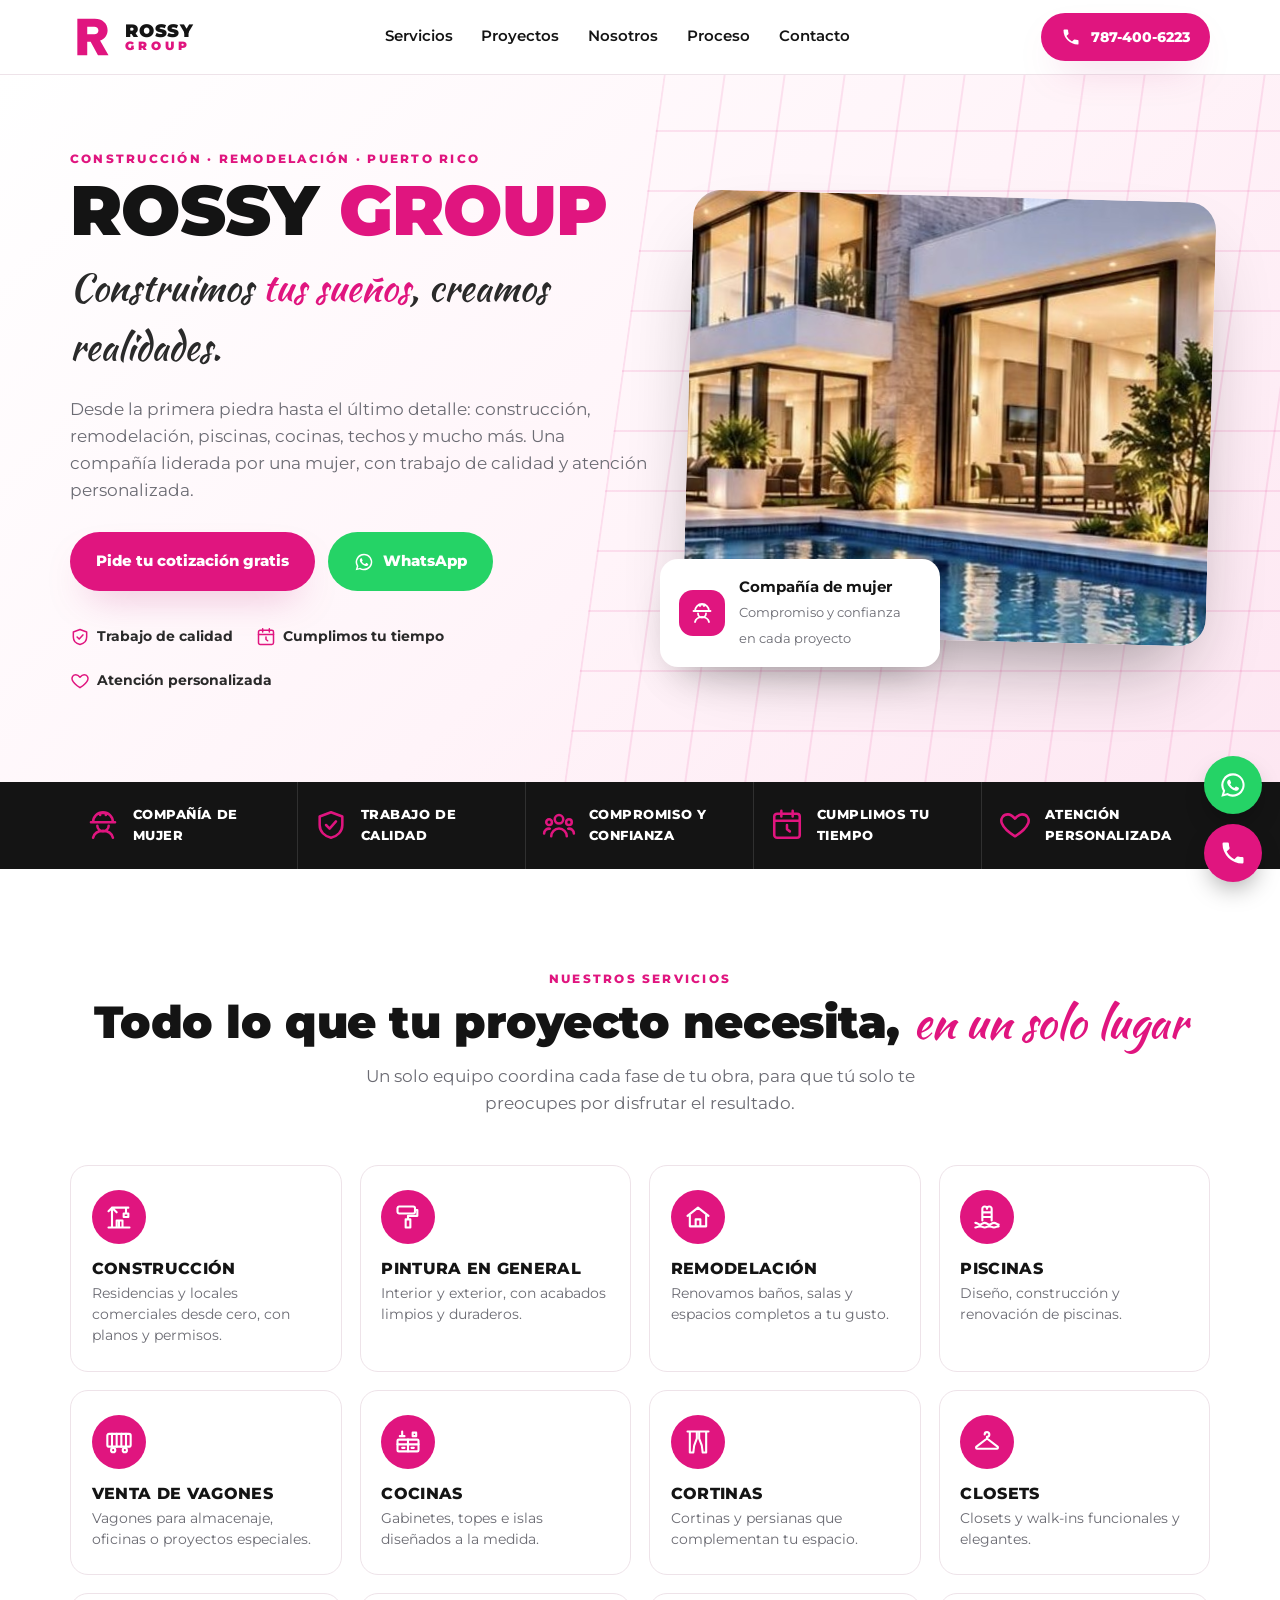
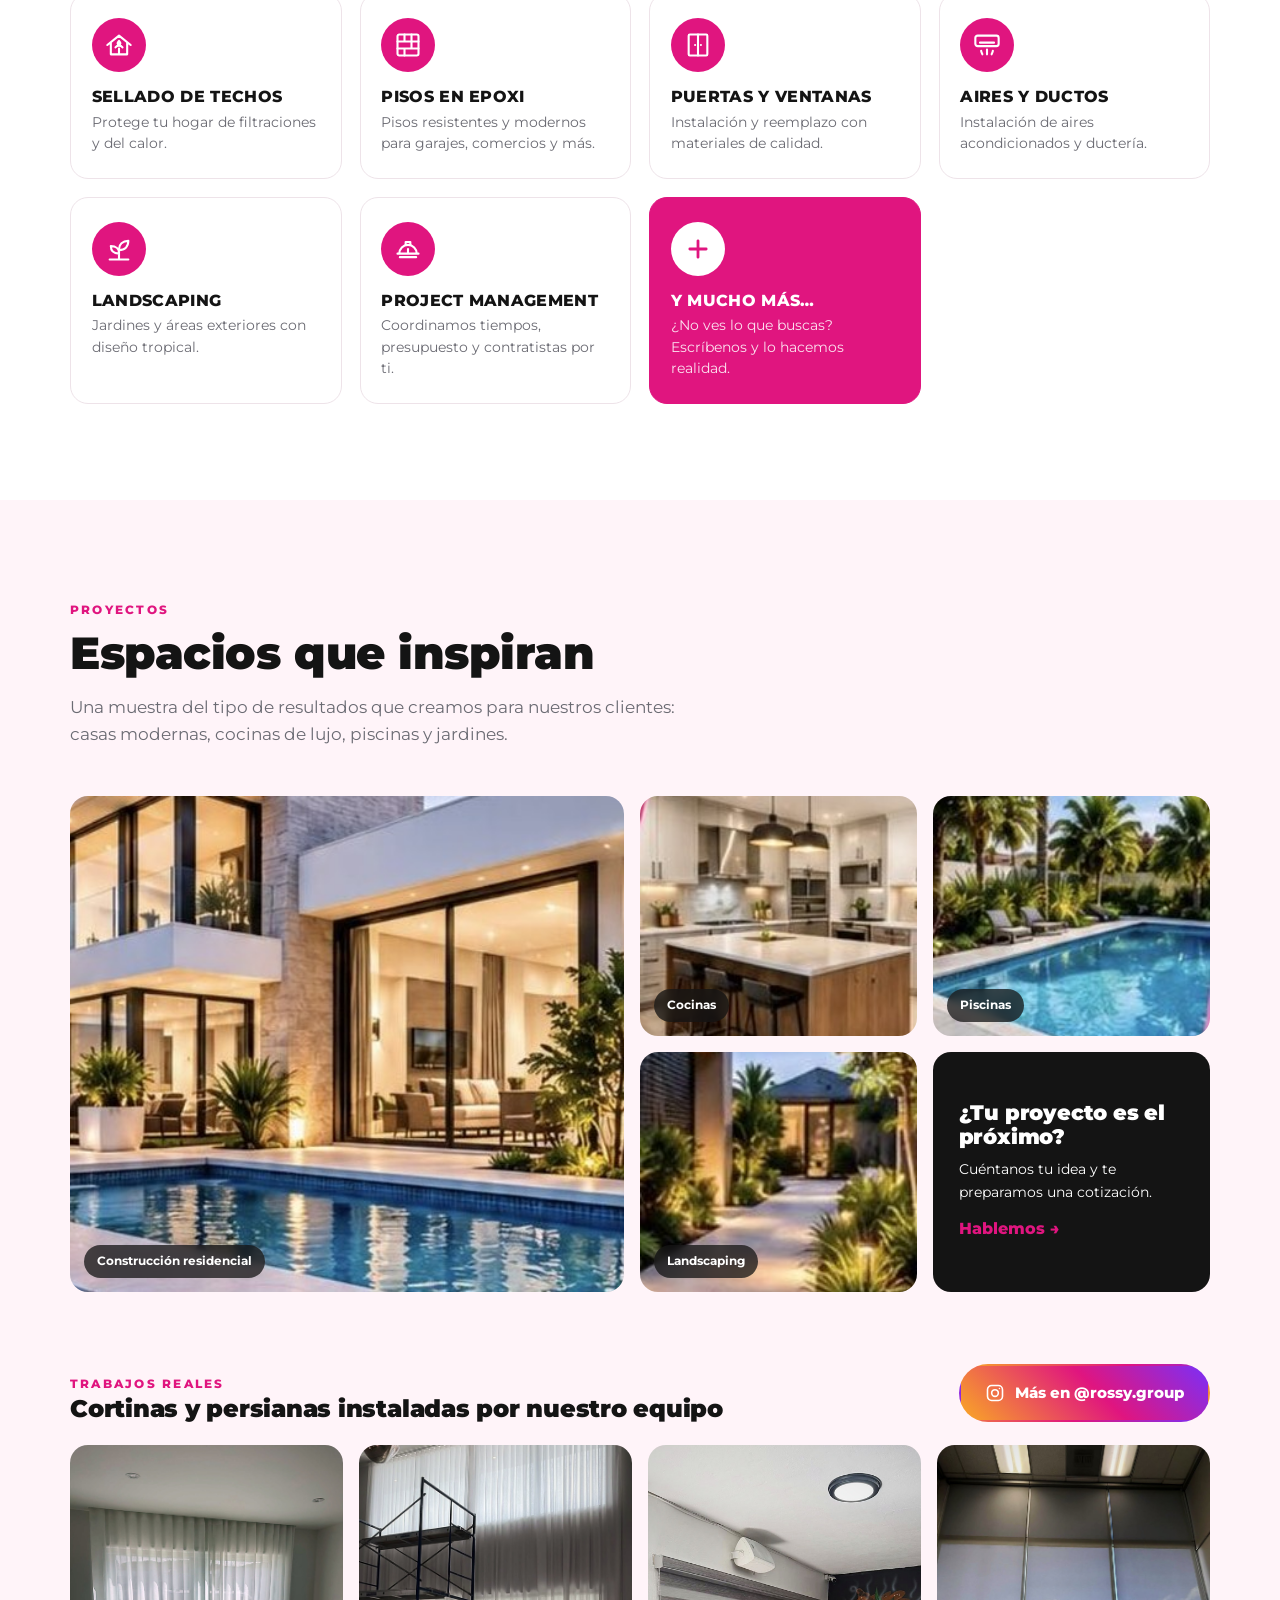
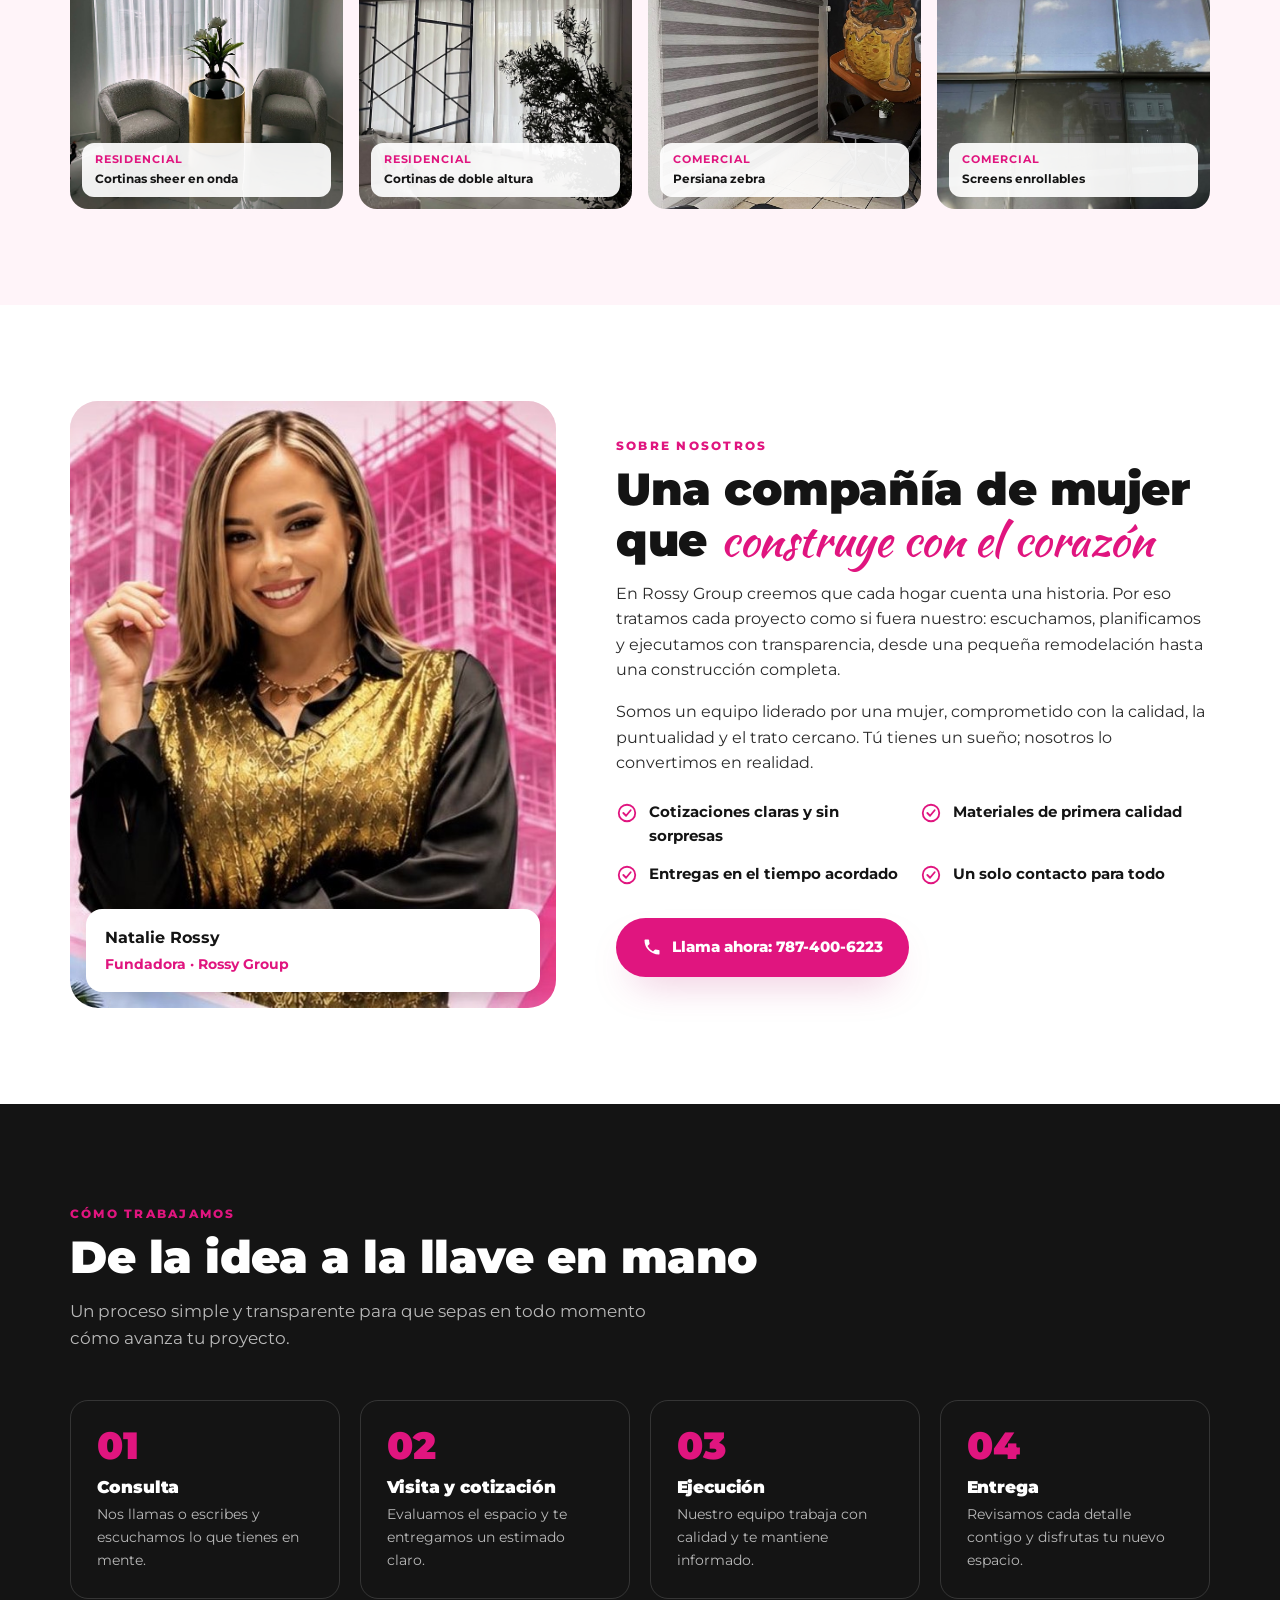
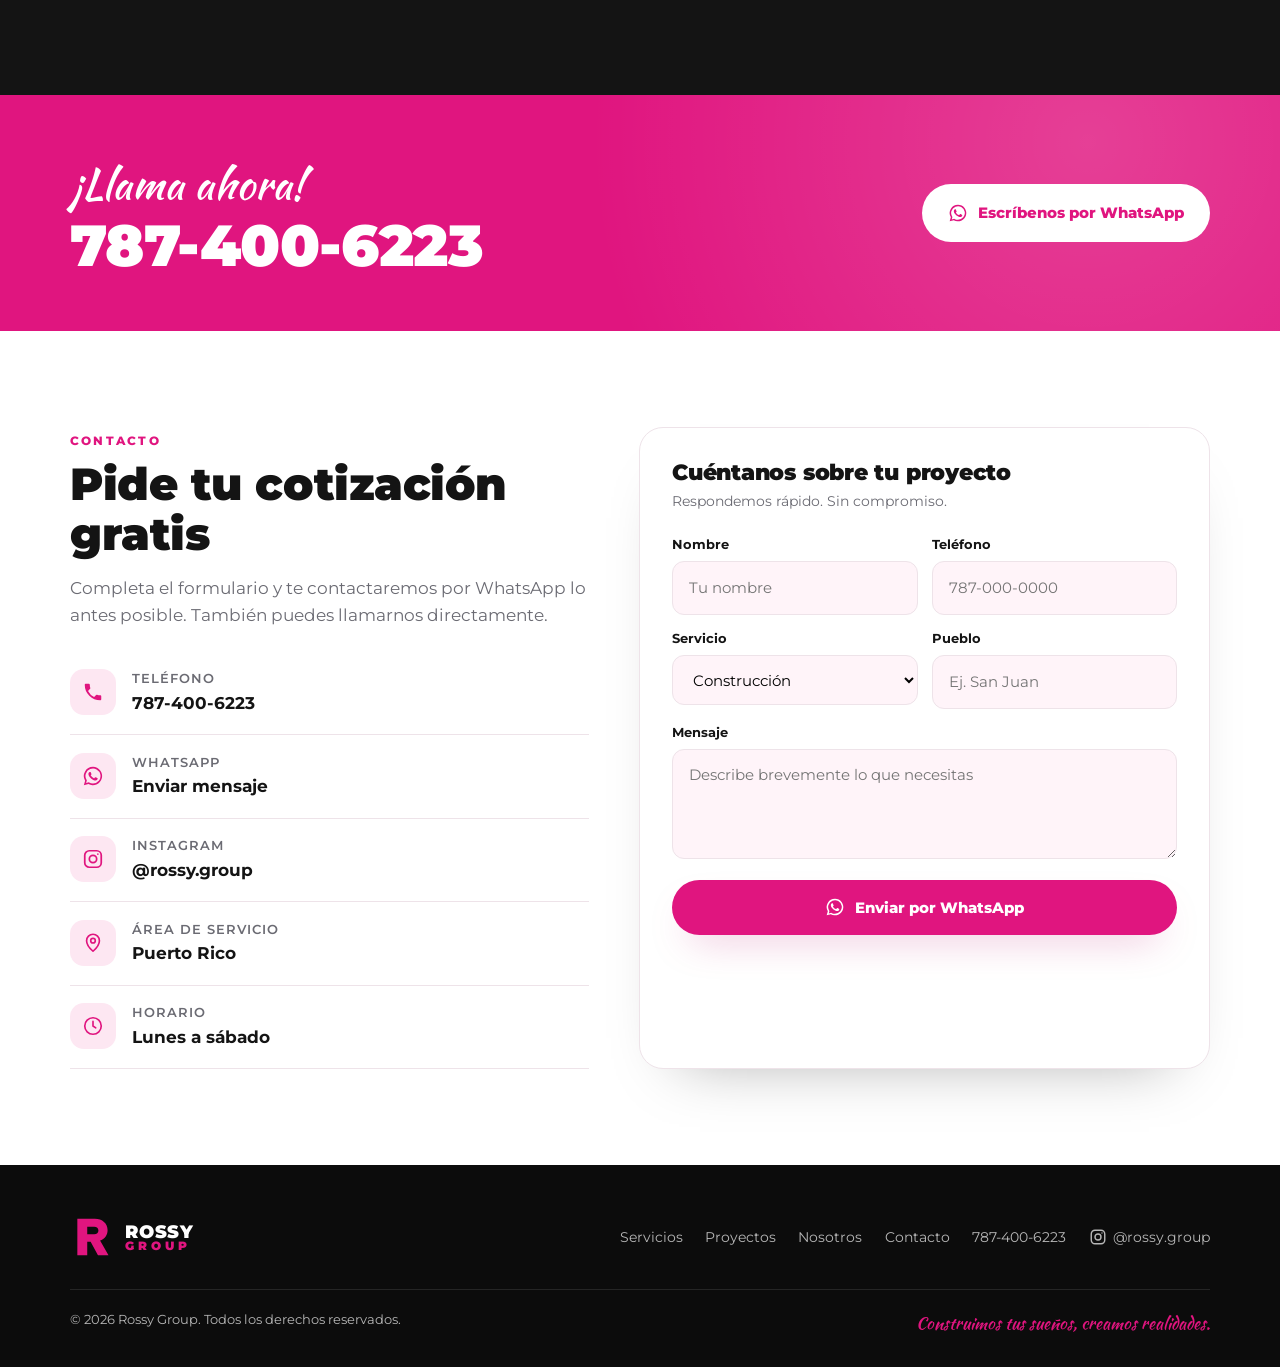
==== commit 30335996: "Añade trabajos reales de cortinas e Instagram @rossy.group Co-Authored-By: Claude Opus 5.5 <noreply@" ====
--- a/index.html
+++ b/index.html
@@ -147,6 +147,19 @@
 .values svg{width:22px;height:22px;color:var(--pink);flex:none;margin-top:1px}
 @media(max-width:900px){.about{grid-template-columns:1fr;gap:36px}.about-photo{max-width:440px}}
 
+/* Real work */
+.real-head{display:flex;justify-content:space-between;align-items:flex-end;gap:20px;flex-wrap:wrap;margin-top:4.5rem}
+.real-head h3{font-size:1.5rem}
+.real{display:grid;grid-template-columns:repeat(4,1fr);gap:16px;margin-top:1.4rem}
+.real figure{position:relative;border-radius:var(--radius);overflow:hidden;aspect-ratio:3/4;background:#ddd}
+.real img{width:100%;height:100%;object-fit:cover;transition:transform .6s}
+.real figure:hover img{transform:scale(1.05)}
+.real figcaption{position:absolute;left:12px;bottom:12px;right:12px;background:rgba(255,255,255,.92);color:var(--ink);font-size:.78rem;font-weight:700;padding:.5rem .8rem;border-radius:12px}
+.real figcaption span{display:block;color:var(--pink);font-size:.7rem;text-transform:uppercase;letter-spacing:.08em}
+.btn-ig{background:linear-gradient(45deg,#f9a825,#e0157f 55%,#7b2ff7);color:#fff}
+.btn-ig:hover{transform:translateY(-2px);filter:brightness(1.05)}
+@media(max-width:900px){.real{grid-template-columns:1fr 1fr}}
+
 /* Process */
 .process-sec{background:var(--ink);color:#fff}
 .process-sec .lead{color:rgba(255,255,255,.7)}
@@ -237,6 +250,7 @@
     <symbol id="i-clock" viewBox="0 0 24 24"><g fill="none" stroke="currentColor" stroke-width="1.8" stroke-linecap="round" stroke-linejoin="round"><rect x="3" y="4" width="18" height="17" rx="2"/><path d="M3 9h18M8 2v4M16 2v4M12 12v3l2 1.5"/></g></symbol>
     <symbol id="i-heart" viewBox="0 0 24 24"><g fill="none" stroke="currentColor" stroke-width="1.8" stroke-linecap="round" stroke-linejoin="round"><path d="M12 20s-7.5-4.6-9.3-9.2C1.5 7.6 3.6 4.5 7 4.5c2 0 3.4 1.1 5 3 1.6-1.9 3-3 5-3 3.4 0 5.5 3.1 4.3 6.3C19.5 15.4 12 20 12 20z"/></g></symbol>
     <symbol id="i-check" viewBox="0 0 24 24"><g fill="none" stroke="currentColor" stroke-width="2" stroke-linecap="round" stroke-linejoin="round"><circle cx="12" cy="12" r="9"/><path d="m8 12 3 3 5-6"/></g></symbol>
+    <symbol id="i-ig" viewBox="0 0 24 24"><g fill="none" stroke="currentColor" stroke-width="1.9"><rect x="3" y="3" width="18" height="18" rx="5"/><circle cx="12" cy="12" r="4"/><circle cx="17.3" cy="6.7" r=".9" fill="currentColor" stroke="none"/></g></symbol>
     <symbol id="i-pin" viewBox="0 0 24 24"><g fill="none" stroke="currentColor" stroke-width="1.8" stroke-linecap="round" stroke-linejoin="round"><path d="M12 21s-7-6.1-7-11.5a7 7 0 0 1 14 0C19 14.9 12 21 12 21z"/><circle cx="12" cy="9.5" r="2.5"/></g></symbol>
     <symbol id="i-time" viewBox="0 0 24 24"><g fill="none" stroke="currentColor" stroke-width="1.8" stroke-linecap="round" stroke-linejoin="round"><circle cx="12" cy="12" r="9"/><path d="M12 7v5l3 2"/></g></symbol>
     <symbol id="i-logo" viewBox="0 0 48 48"><path fill="#e0157f" d="M8 4h19c8.3 0 14 5 14 12.5 0 5.6-3.2 9.6-8.2 11.3L42 44H30.5l-8-14.8H18.8V44H8zm10.8 8.7v8.3h7.6c2.9 0 4.6-1.6 4.6-4.15 0-2.6-1.7-4.15-4.6-4.15z"/></symbol>
@@ -348,6 +362,17 @@
         <a href="#contacto">Hablemos →</a>
       </div>
     </div>
+
+    <div class="real-head reveal">
+      <div><span class="eyebrow">Trabajos reales</span><h3>Cortinas y persianas instaladas por nuestro equipo</h3></div>
+      <a href="https://www.instagram.com/rossy.group/" target="_blank" rel="noopener" class="btn btn-ig"><svg><use href="#i-ig"/></svg>Más en @rossy.group</a>
+    </div>
+    <div class="real reveal">
+      <figure><img src="img/cortinas-sala.jpg" alt="Cortinas sheer en sala con piso de mármol" loading="lazy"><figcaption><span>Residencial</span>Cortinas sheer en onda</figcaption></figure>
+      <figure><img src="img/cortinas-sheer-altas.jpg" alt="Cortinas de doble altura en residencia" loading="lazy"><figcaption><span>Residencial</span>Cortinas de doble altura</figcaption></figure>
+      <figure><img src="img/cortinas-zebra.jpg" alt="Persiana zebra en restaurante" loading="lazy"><figcaption><span>Comercial</span>Persiana zebra</figcaption></figure>
+      <figure><img src="img/screens-oficina.jpg" alt="Cortinas screen enrollables en ventanales de oficina" loading="lazy"><figcaption><span>Comercial</span>Screens enrollables</figcaption></figure>
+    </div>
   </div>
 </section>
 
@@ -412,6 +437,7 @@
       <ul class="contact-info">
         <li><div class="ic"><svg><use href="#i-phone"/></svg></div><div><small>Teléfono</small><b><a href="tel:+17874006223">787-400-6223</a></b></div></li>
         <li><div class="ic"><svg><use href="#i-wa"/></svg></div><div><small>WhatsApp</small><b><a href="https://wa.me/17874006223" target="_blank" rel="noopener">Enviar mensaje</a></b></div></li>
+        <li><div class="ic"><svg><use href="#i-ig"/></svg></div><div><small>Instagram</small><b><a href="https://www.instagram.com/rossy.group/" target="_blank" rel="noopener">@rossy.group</a></b></div></li>
         <li><div class="ic"><svg><use href="#i-pin"/></svg></div><div><small>Área de servicio</small><b>Puerto Rico</b></div></li>
         <li><div class="ic"><svg><use href="#i-time"/></svg></div><div><small>Horario</small><b>Lunes a sábado</b></div></li>
       </ul>
@@ -445,6 +471,7 @@
       <div class="foot-links">
         <a href="#servicios">Servicios</a><a href="#proyectos">Proyectos</a><a href="#nosotros">Nosotros</a><a href="#contacto">Contacto</a>
         <a href="tel:+17874006223">787-400-6223</a>
+        <a href="https://www.instagram.com/rossy.group/" target="_blank" rel="noopener" aria-label="Instagram @rossy.group" style="display:inline-flex;gap:.4rem;align-items:center"><svg style="width:18px;height:18px"><use href="#i-ig"/></svg>@rossy.group</a>
       </div>
     </div>
     <div class="copy"><span>© <span id="yr">2026</span> Rossy Group. Todos los derechos reservados.</span><span class="script" style="color:var(--pink);font-size:1.05rem">Construimos tus sueños, creamos realidades.</span></div>
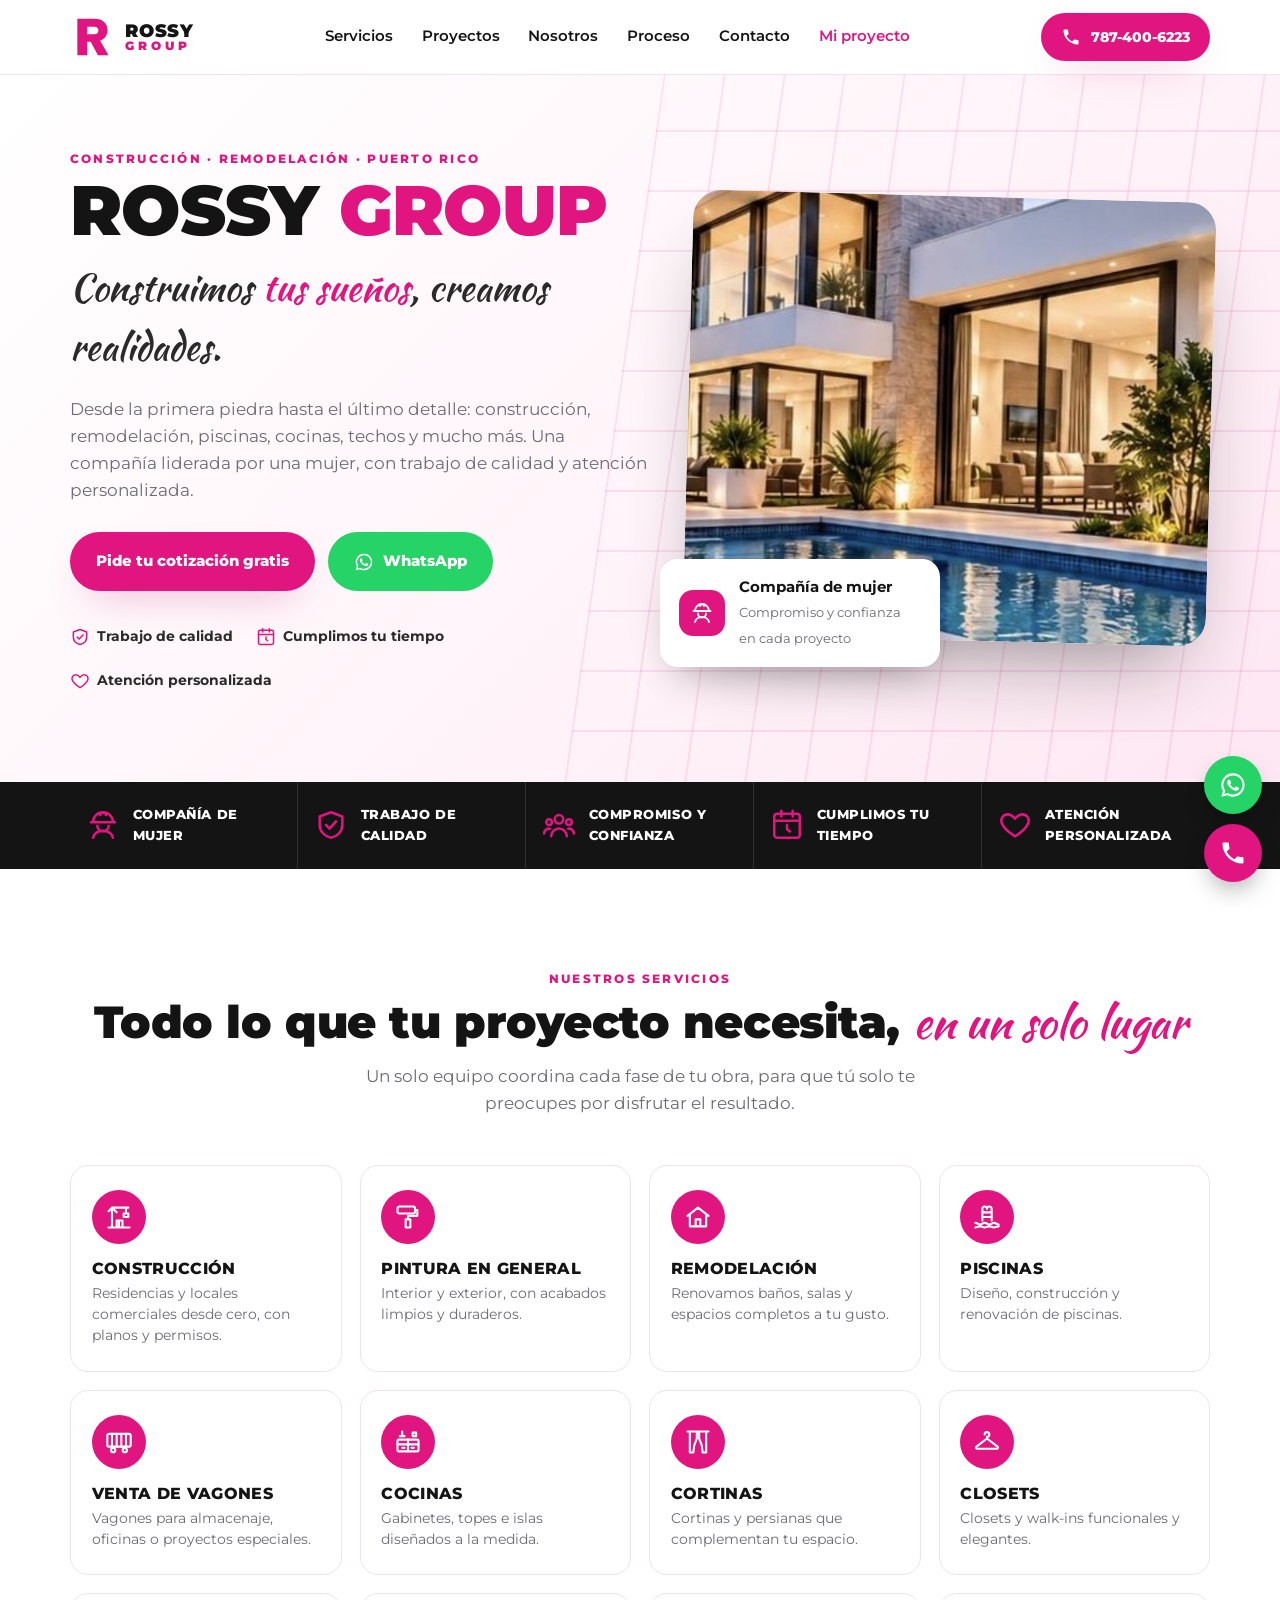
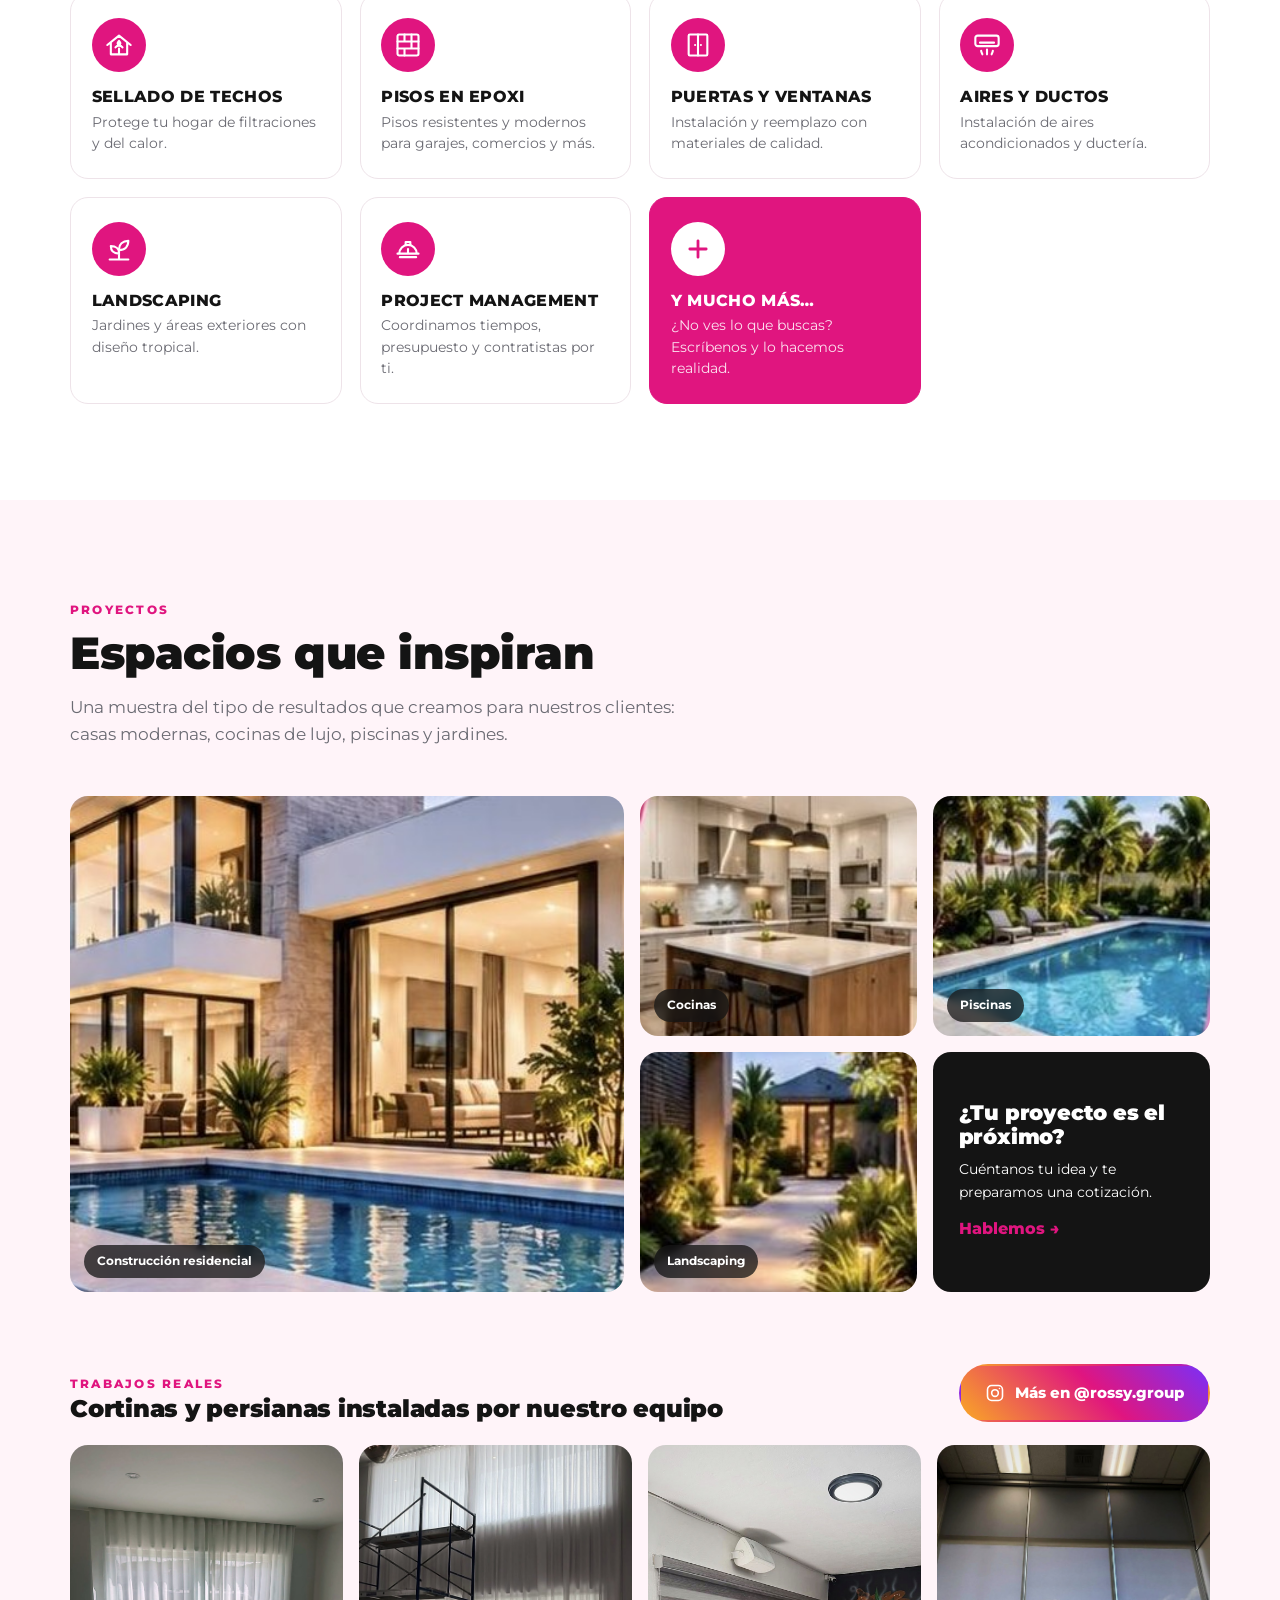
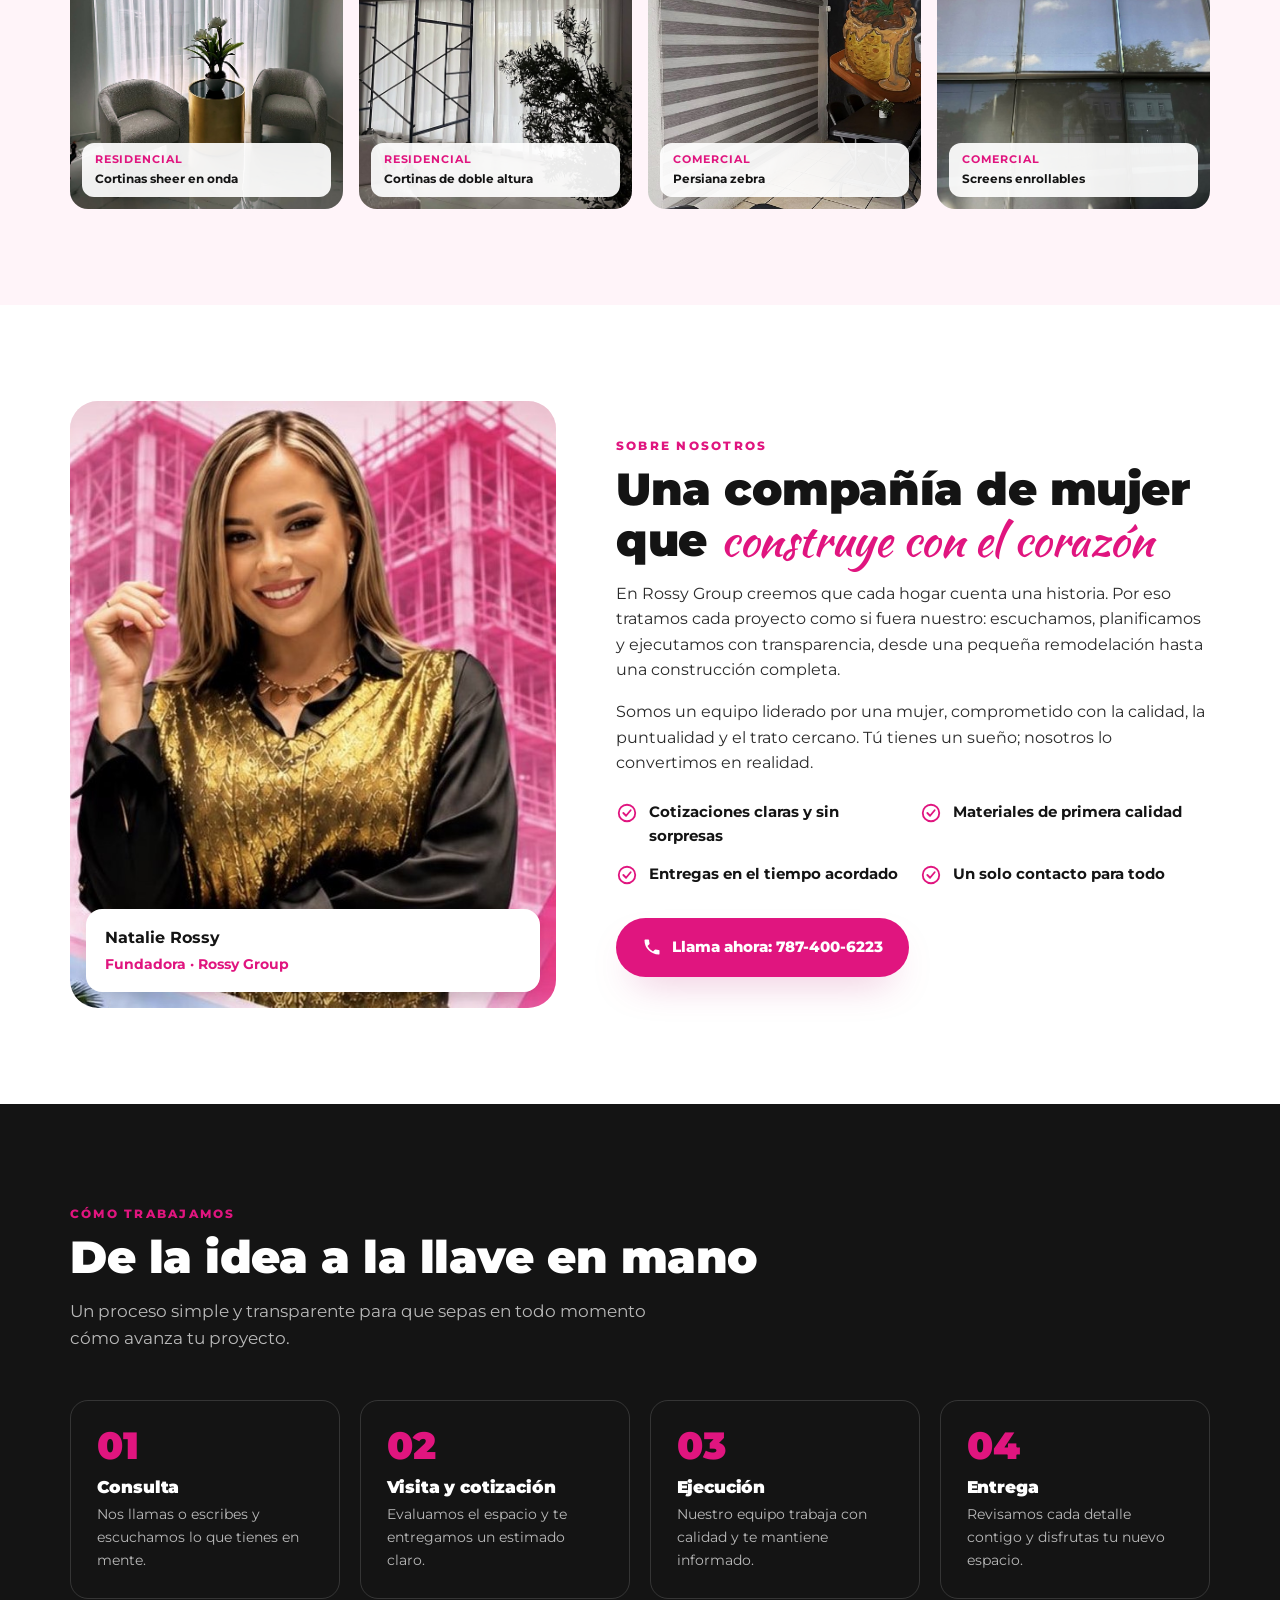
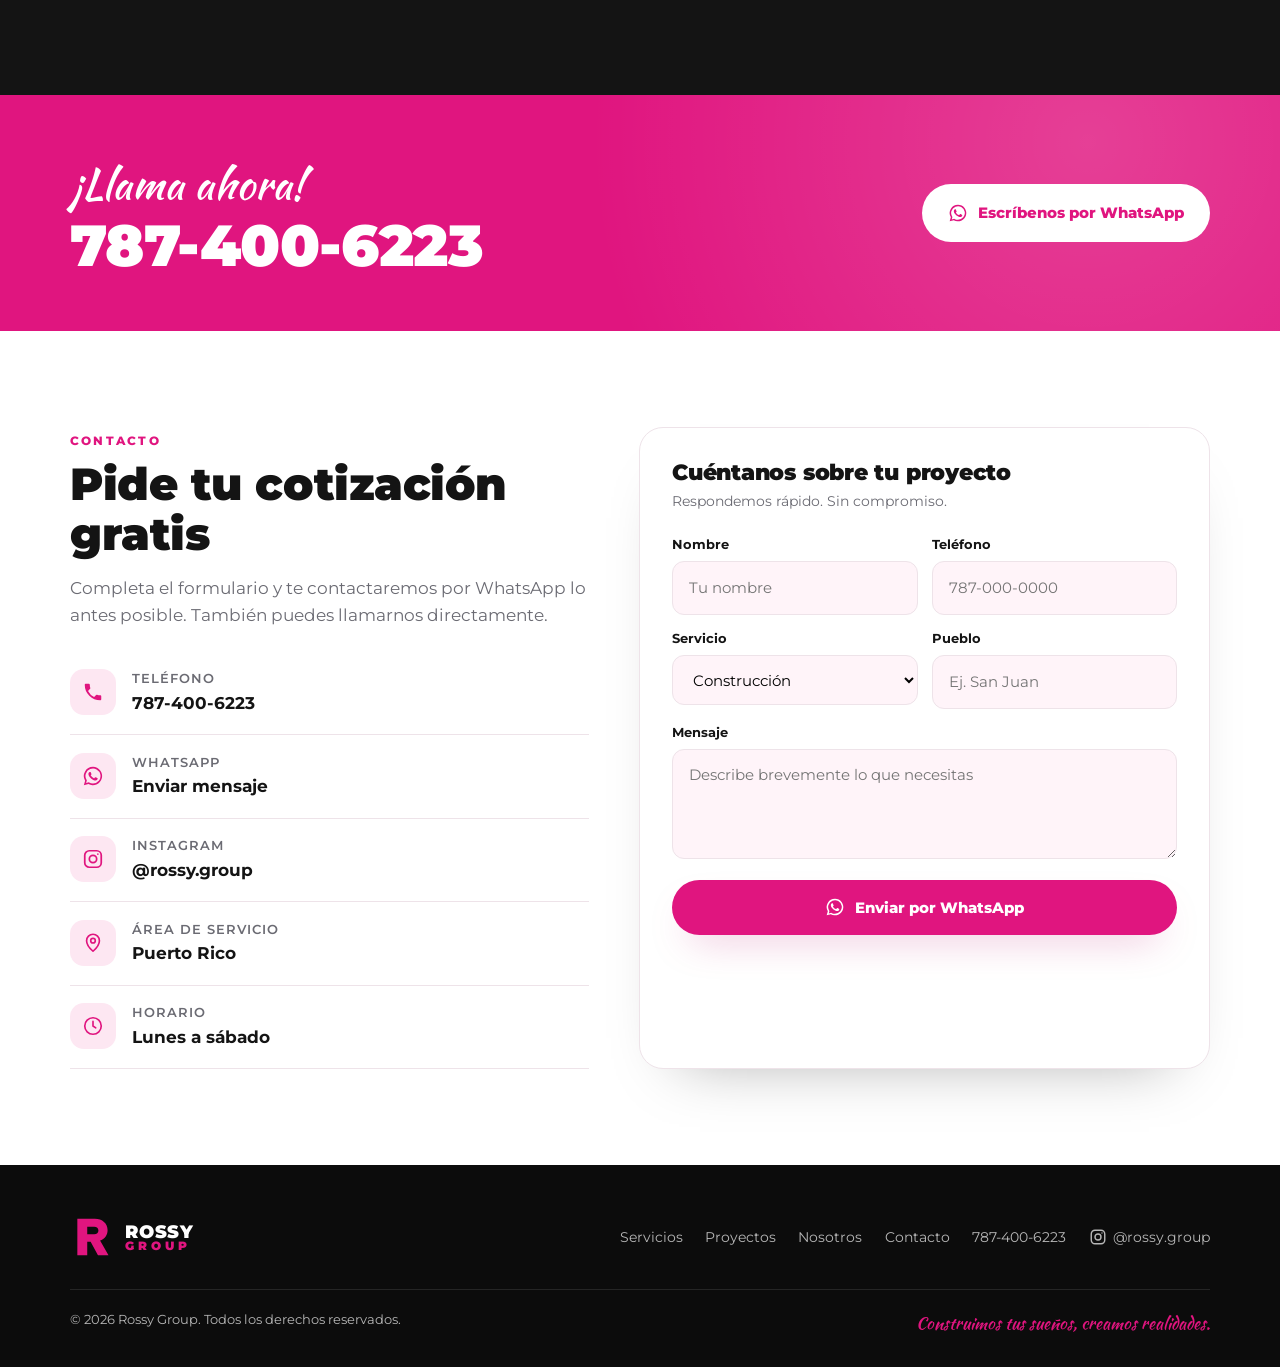
==== commit 6f169cac: "App de clientes (PWA) Fase 1: seguimiento de obra, avances, pagos y mensajes Co-Authored-By: Claude " ====
--- a/index.html
+++ b/index.html
@@ -269,6 +269,7 @@
       <a href="#nosotros">Nosotros</a>
       <a href="#proceso">Proceso</a>
       <a href="#contacto">Contacto</a>
+      <a href="app/" style="color:var(--pink)">Mi proyecto</a>
     </nav>
     <a href="tel:+17874006223" class="btn btn-pink nav-cta"><svg><use href="#i-phone"/></svg>787-400-6223</a>
     <button class="burger" id="burger" aria-label="Abrir menú" aria-expanded="false"><span></span><span></span><span></span></button>
